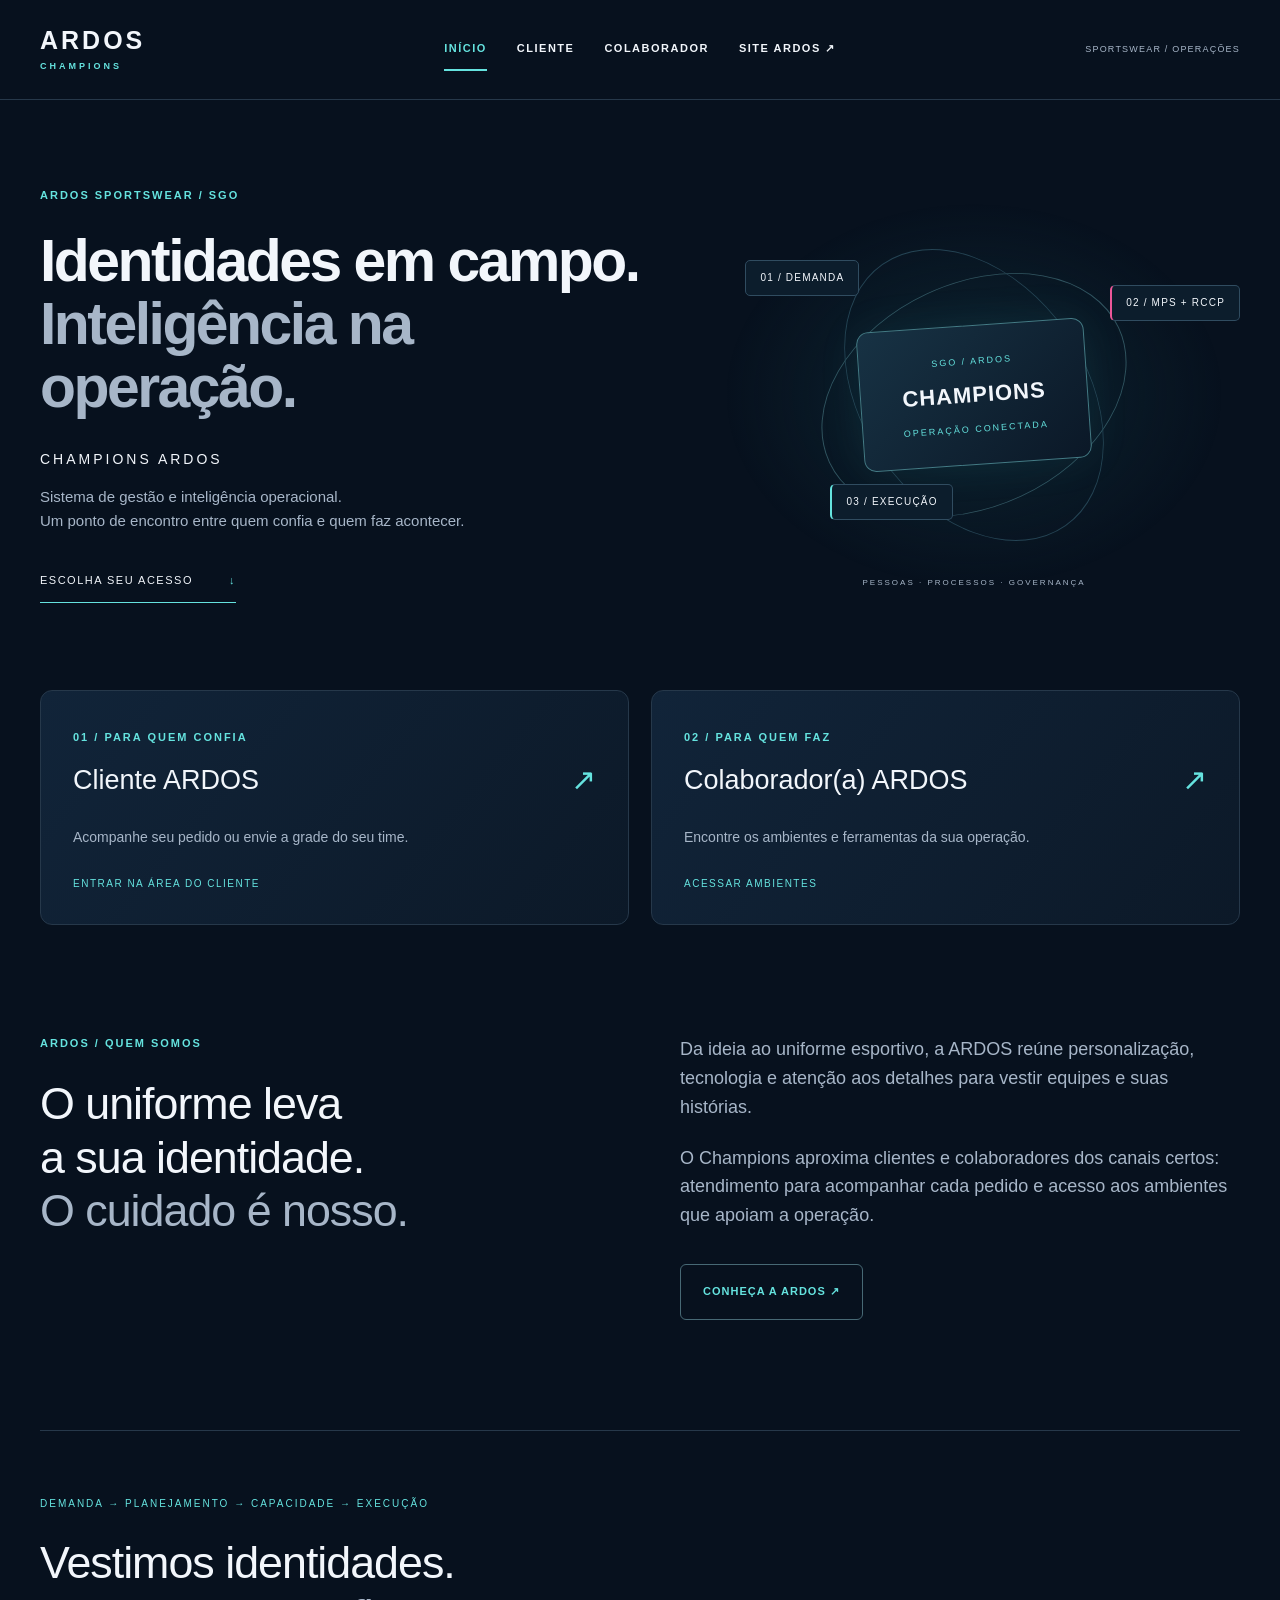
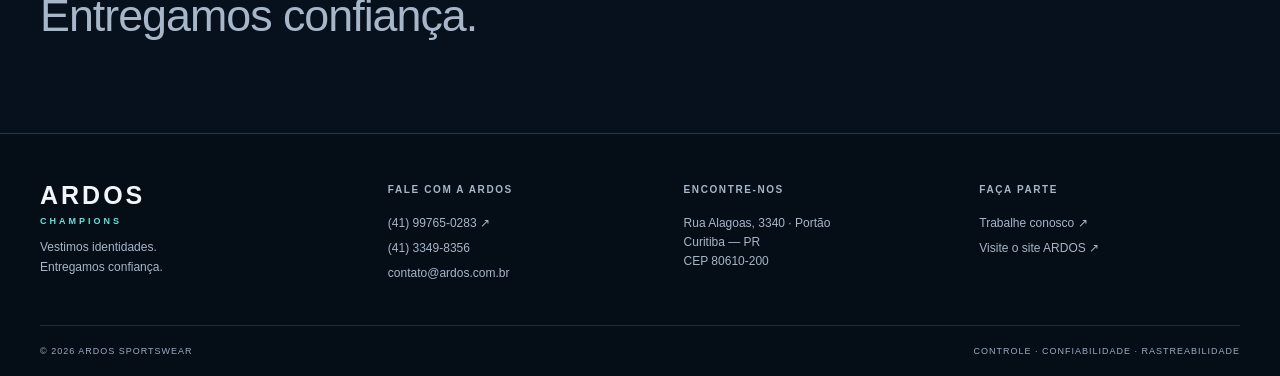
==== index.html @ d9ce54dc "start" ====
<!doctype html>
<html lang="pt-BR">
<head>
    <meta charset="utf-8">
    <meta name="viewport" content="width=device-width, initial-scale=1">

    <meta
        name="description"
        content="Champions ARDOS: atendimento ao cliente e acesso aos ambientes da operação."
    >
    <meta name="theme-color" content="#07111e">

    <title>Início | Champions ARDOS</title>

    <link
        rel="icon"
        href="assets/img/favicon.svg"
        type="image/svg+xml"
    >
    <link rel="stylesheet" href="assets/css/styles.css">

    <script src="assets/js/main.js" defer></script>
</head>

<body>
    <!-- Acessibilidade: pular para o conteúdo principal -->
    <a class="skip" href="#conteudo">
        Pular para conteúdo
    </a>

    <!-- Cabeçalho e navegação principal -->
    <header class="header">
        <a
            class="brand"
            href="index.html"
            aria-label="Champions ARDOS, início"
        >
            ARDOS<span>CHAMPIONS</span>
        </a>

        <nav aria-label="Navegação principal">
            <a href="index.html" aria-current="page">
                INÍCIO
            </a>

            <a href="cliente_ardos.html">
                CLIENTE
            </a>

            <a href="dashboard.html">
                COLABORADOR
            </a>

            <a href="https://www.ardos.com.br/">
                SITE ARDOS ↗
            </a>
        </nav>

        <span class="header-note">
            SPORTSWEAR / OPERAÇÕES
        </span>
    </header>

    <main id="conteudo">

        <!-- Apresentação principal -->
        <section class="hero shell">
            <div class="hero-copy">
                <p class="eyebrow">
                    ARDOS SPORTSWEAR / SGO
                </p>

                <h1>
                    Identidades em campo.<br>
                    <span>Inteligência na operação.</span>
                </h1>

                <p class="lead">
                    CHAMPIONS ARDOS
                </p>

                <p class="muted">
                    Sistema de gestão e inteligência operacional.<br>
                    Um ponto de encontro entre quem confia e quem faz acontecer.
                </p>

                <a class="text-link" href="#acessos">
                    ESCOLHA SEU ACESSO
                    <span>↓</span>
                </a>
            </div>

            <!-- Representação visual conceitual do SGO -->
            <div
                class="system-art"
                aria-label="Representação conceitual conectando demanda, planejamento e operação"
            >
                <div class="orbit orbit-one"></div>
                <div class="orbit orbit-two"></div>

                <div class="core">
                    <span>SGO / ARDOS</span>
                    <strong>CHAMPIONS</strong>
                    <small>OPERAÇÃO CONECTADA</small>
                </div>

                <span class="satellite sat-one">
                    01 / DEMANDA
                </span>

                <span class="satellite sat-two">
                    02 / MPS + RCCP
                </span>

                <span class="satellite sat-three">
                    03 / EXECUÇÃO
                </span>

                <span class="art-caption">
                    PESSOAS · PROCESSOS · GOVERNANÇA
                </span>
            </div>
        </section>

        <!-- Seleção dos ambientes de acesso -->
        <section
            class="shell access"
            id="acessos"
            aria-label="Escolha seu acesso"
        >
            <!-- Área do cliente -->
            <a
                class="access-card"
                href="cliente_ardos.html"
            >
                <span class="eyebrow">
                    01 / PARA QUEM CONFIA
                </span>

                <div>
                    <h2>Cliente ARDOS</h2>
                    <span class="arrow">↗</span>
                </div>

                <p>
                    Acompanhe seu pedido ou envie a grade do seu time.
                </p>

                <span class="card-action">
                    ENTRAR NA ÁREA DO CLIENTE
                </span>
            </a>

            <!-- Área do colaborador -->
            <a
                class="access-card"
                href="dashboard.html"
            >
                <span class="eyebrow">
                    02 / PARA QUEM FAZ
                </span>

                <div>
                    <h2>Colaborador(a) ARDOS</h2>
                    <span class="arrow">↗</span>
                </div>

                <p>
                    Encontre os ambientes e ferramentas da sua operação.
                </p>

                <span class="card-action">
                    ACESSAR AMBIENTES
                </span>
            </a>
        </section>

        <!-- Apresentação institucional -->
        <section class="about shell">
            <div>
                <p class="eyebrow">
                    ARDOS / QUEM SOMOS
                </p>

                <h2>
                    O uniforme leva<br>
                    a sua identidade.<br>
                    <span>O cuidado é nosso.</span>
                </h2>
            </div>

            <div class="about-text">
                <p>
                    Da ideia ao uniforme esportivo, a ARDOS reúne
                    personalização, tecnologia e atenção aos detalhes
                    para vestir equipes e suas histórias.
                </p>

                <p>
                    O Champions aproxima clientes e colaboradores
                    dos canais certos: atendimento para acompanhar
                    cada pedido e acesso aos ambientes que apoiam
                    a operação.
                </p>

                <a
                    class="button secondary"
                    href="https://www.ardos.com.br/"
                >
                    CONHEÇA A ARDOS ↗
                </a>
            </div>
        </section>

        <!-- Princípio operacional -->
        <section class="principle shell">
            <p>
                DEMANDA → PLANEJAMENTO → CAPACIDADE → EXECUÇÃO
            </p>

            <h2>
                Vestimos identidades.<br>
                <span>Entregamos confiança.</span>
            </h2>
        </section>

    </main>

    <!-- Rodapé institucional -->
    <footer class="footer">
        <div class="footer-top">

            <!-- Identidade da marca -->
            <div>
                <a class="brand" href="index.html">
                    ARDOS<span>CHAMPIONS</span>
                </a>

                <p>
                    Vestimos identidades.<br>
                    Entregamos confiança.
                </p>
            </div>

            <!-- Canais de contato -->
            <div>
                <h2>FALE COM A ARDOS</h2>

                <a
                    href="https://api.whatsapp.com/send?phone=5541997650283"
                    target="_blank"
                    rel="noopener noreferrer"
                >
                    (41) 99765-0283 ↗
                </a>

                <a href="tel:+554133498356">
                    (41) 3349-8356
                </a>

                <a href="mailto:contato@ardos.com.br">
                    contato@ardos.com.br
                </a>
            </div>

            <!-- Localização -->
            <div>
                <h2>ENCONTRE-NOS</h2>

                <p>
                    Rua Alagoas, 3340 · Portão<br>
                    Curitiba — PR<br>
                    CEP 80610-200
                </p>
            </div>

            <!-- Oportunidades e site institucional -->
            <div>
                <h2>FAÇA PARTE</h2>

                <a
                    href="mailto:contato@ardos.com.br?subject=Trabalhe%20conosco%20%E2%80%94%20ARDOS"
                >
                    Trabalhe conosco ↗
                </a>

                <a href="https://www.ardos.com.br/">
                    Visite o site ARDOS ↗
                </a>
            </div>

        </div>

        <!-- Informações finais do rodapé -->
        <div class="footer-bottom">
            <span>© 2026 ARDOS SPORTSWEAR</span>

            <span>
                CONTROLE · CONFIABILIDADE · RASTREABILIDADE
            </span>
        </div>
    </footer>
</body>
</html>
---- assets/css/styles.css ----
@charset "UTF-8";

/* =========================================================
   01. VARIÁVEIS GLOBAIS
   ========================================================= */

:root {
    --bg: #07111e;
    --panel: #0d1c2d;
    --line: #26384a;
    --ink: #f2f6fb;
    --muted: #a7b6c8;
    --cyan: #65e3df;
    --pink: #ec5799;
    --radius: 12px;
}


/* =========================================================
   02. RESET E CONFIGURAÇÕES GERAIS
   ========================================================= */

* {
    box-sizing: border-box;
}

html {
    scroll-behavior: smooth;
}

body {
    margin: 0;
    background: var(--bg);
    color: var(--ink);
    font-family: Arial, Helvetica, sans-serif;
    line-height: 1.6;
}

a {
    color: inherit;
    text-decoration: none;
}

button,
input {
    font: inherit;
}

a,
button,
input {
    -webkit-tap-highlight-color: transparent;
}

a:focus-visible,
button:focus-visible,
input:focus-visible {
    outline: 3px solid var(--cyan);
    outline-offset: 5px;
}

::selection {
    background: var(--cyan);
    color: var(--bg);
}


/* =========================================================
   03. ESTRUTURA E LAYOUT GLOBAL
   ========================================================= */

.shell {
    width: min(1240px, calc(100% - 80px));
    margin: auto;
}


/* =========================================================
   04. CABEÇALHO E NAVEGAÇÃO
   ========================================================= */

.header {
    min-height: 100px;
    display: grid;
    grid-template-columns: 1fr auto 1fr;
    align-items: center;
    padding: 20px 40px;
    border-bottom: 1px solid var(--line);
    gap: 22px;
}

.brand {
    font-size: 25px;
    font-weight: 900;
    letter-spacing: 3px;
    line-height: 1.1;
    display: inline-flex;
    flex-direction: column;
    align-items: flex-start;
}

.brand span {
    font-size: 9px;
    letter-spacing: 3px;
    margin-top: 7px;
    color: var(--cyan);
}

nav {
    display: flex;
    gap: 30px;
    font-size: 11px;
    font-weight: 700;
    letter-spacing: 1.5px;
}

nav a {
    padding: 12px 0;
    border-bottom: 2px solid transparent;
}

nav a:hover,
nav a[aria-current] {
    color: var(--cyan);
    border-color: var(--cyan);
}

.header-note {
    justify-self: end;
    font-size: 9px;
    letter-spacing: 1.2px;
    color: var(--muted);
}


/* =========================================================
   05. ACESSIBILIDADE
   ========================================================= */

.skip {
    position: absolute;
    top: -90px;
    left: 20px;
    background: var(--cyan);
    color: var(--bg);
    padding: 12px;
    z-index: 10;
}

.skip:focus {
    top: 10px;
}


/* =========================================================
   06. TIPOGRAFIA E ELEMENTOS TEXTUAIS
   ========================================================= */

.eyebrow {
    color: var(--cyan);
    font-size: 11px;
    letter-spacing: 2px;
    font-weight: 700;
    margin: 0 0 24px;
}

h1 {
    font-size: clamp(38px, 4.6vw, 66px);
    line-height: 1.07;
    letter-spacing: -2.5px;
    font-weight: 600;
    margin: 0 0 26px;
}

h1 span,
h2 span {
    color: var(--muted);
}

.lead {
    font-size: 14px;
    letter-spacing: 3px;
    margin: 30px 0 8px;
}

.muted {
    color: var(--muted);
    font-size: 15px;
}

.text-link {
    display: inline-flex;
    gap: 36px;
    font-size: 11px;
    letter-spacing: 1.5px;
    margin-top: 24px;
    border-bottom: 1px solid var(--cyan);
    padding-bottom: 12px;
}

.text-link span {
    color: var(--cyan);
}


/* =========================================================
   07. HERO E REPRESENTAÇÃO VISUAL DO SISTEMA
   ========================================================= */

.hero {
    min-height: 590px;
    display: grid;
    grid-template-columns: 1.2fr 1fr;
    align-items: center;
    gap: 30px;
    padding-block: 65px;
}

.system-art {
    height: 410px;
    position: relative;
    display: grid;
    place-items: center;
    background: radial-gradient(
        ellipse,
        #12354188,
        transparent 66%
    );
}

.orbit {
    position: absolute;
    border: 1px solid #315560;
    border-radius: 50%;
    width: 320px;
    height: 320px;
    transform: rotate(-25deg) scaleY(.7);
}

.orbit-two {
    transform: rotate(55deg) scaleY(.7);
    border-color: #254454;
}

.core {
    position: relative;
    width: 228px;
    height: 140px;
    display: flex;
    flex-direction: column;
    justify-content: center;
    align-items: center;
    background: linear-gradient(135deg, #173244, #0b1827);
    border: 1px solid #447b85;
    box-shadow: 0 0 45px #51d9d914;
    border-radius: 12px;
    transform: rotate(-4deg);
}

.core span,
.core small {
    font-size: 9px;
    letter-spacing: 2px;
    color: var(--cyan);
}

.core strong {
    font-size: 22px;
    letter-spacing: 1px;
    margin: 9px 0;
}

.satellite {
    position: absolute;
    font-size: 10px;
    letter-spacing: 1.2px;
    padding: 9px 14px;
    background: #0c1d2c;
    border: 1px solid #304c60;
    border-radius: 5px;
}

.sat-one {
    top: 70px;
    left: 7%;
}

.sat-two {
    top: 95px;
    right: 0;
    border-left: 2px solid var(--pink);
}

.sat-three {
    bottom: 80px;
    left: 23%;
    border-left: 2px solid var(--cyan);
}

.art-caption {
    position: absolute;
    bottom: 10px;
    letter-spacing: 2px;
    font-size: 8px;
    color: var(--muted);
}


/* =========================================================
   08. CARTÕES DE ACESSO E MÓDULOS
   ========================================================= */

.access {
    display: grid;
    grid-template-columns: 1fr 1fr;
    gap: 22px;
    scroll-margin-top: 30px;
}

.access-card,
.module-card {
    display: block;
    border: 1px solid var(--line);
    border-radius: var(--radius);
    background: linear-gradient(130deg, #112439, #0c1928);
    transition:
        transform .22s,
        box-shadow .22s,
        border-color .22s;
}

.access-card {
    padding: 32px;
}

.access-card:hover,
.module-card:hover,
.access-card:focus-visible,
.module-card:focus-visible {
    transform: translateY(-4px) scale(1.01);
    border-color: #57888c;
    box-shadow: 0 20px 35px #0005;
}

.access-card:active,
.module-card:active {
    transform: scale(.99);
}

.access-card > div {
    display: flex;
    align-items: center;
    justify-content: space-between;
    gap: 15px;
}

.access-card h2 {
    font-size: 27px;
    font-weight: 500;
    margin: 10px 0;
}

.access-card p,
.module-card p {
    color: var(--muted);
    font-size: 14px;
}

.arrow {
    font-size: 30px;
    color: var(--cyan);
}

.card-action {
    display: block;
    font-size: 10px;
    letter-spacing: 1.5px;
    color: var(--cyan);
    margin-top: 28px;
}


/* =========================================================
   09. SEÇÃO INSTITUCIONAL
   ========================================================= */

.about {
    padding-block: 110px;
    display: grid;
    grid-template-columns: 1fr 1fr;
    gap: 80px;
}

.about h2,
.principle h2 {
    font-size: clamp(30px, 3.5vw, 48px);
    line-height: 1.2;
    font-weight: 500;
    letter-spacing: -1px;
    margin: 0;
}

.about-text p {
    color: var(--muted);
    font-size: 18px;
    margin: 0 0 22px;
}


/* =========================================================
   10. BOTÕES
   ========================================================= */

.button {
    display: flex;
    align-items: center;
    justify-content: space-between;
    gap: 18px;
    padding: 18px 22px;
    background: var(--cyan);
    border: 1px solid var(--cyan);
    border-radius: 6px;
    color: #06202a;
    font-size: 11px;
    font-weight: 800;
    letter-spacing: 1px;
    cursor: pointer;
    transition:
        background .2s,
        transform .2s;
}

.button:hover {
    background: #a1f6ef;
    transform: translateY(-2px);
}

.button.secondary {
    background: transparent;
    color: var(--cyan);
    border-color: #476975;
}

.button.secondary:hover {
    background: #163140;
}

.about .button {
    display: inline-flex;
    margin-top: 12px;
}


/* =========================================================
   11. PRINCÍPIO OPERACIONAL
   ========================================================= */

.principle {
    border-top: 1px solid var(--line);
    padding-block: 55px 90px;
}

.principle p {
    font-size: 10px;
    letter-spacing: 2px;
    color: var(--cyan);
}

.principle h2 {
    margin-top: 24px;
}


/* =========================================================
   12. RODAPÉ
   ========================================================= */

.footer {
    border-top: 1px solid var(--line);
    padding: 48px 40px 18px;
    background: #050d17;
}

.footer-top {
    max-width: 1240px;
    margin: auto;
    display: grid;
    grid-template-columns: 1.2fr 1fr 1fr 1fr;
    gap: 35px;
}

.footer h2 {
    font-size: 10px;
    letter-spacing: 1.6px;
    margin: 0 0 16px;
    color: var(--muted);
}

.footer p,
.footer a:not(.brand) {
    font-size: 12px;
    color: var(--muted);
}

.footer a:not(.brand) {
    display: block;
    margin-bottom: 6px;
}

.footer a:hover {
    color: var(--cyan);
}

.footer-bottom {
    max-width: 1240px;
    margin: 35px auto 0;
    border-top: 1px solid #1b2b3b;
    padding-top: 18px;
    display: flex;
    justify-content: space-between;
    gap: 15px;
    font-size: 9px;
    letter-spacing: 1px;
    color: #9aabbe;
}


/* =========================================================
   13. PÁGINA DO CLIENTE
   ========================================================= */

.client {
    padding-block: 65px 85px;
}

.page-title {
    text-align: center;
}

.page-title h1 {
    font-size: clamp(38px, 4vw, 54px);
}

.client-options {
    max-width: 980px;
    margin: 45px auto 0;
    display: grid;
    grid-template-columns: 1fr 55px 1fr;
    align-items: stretch;
}

.service-card {
    padding: 34px;
    background: linear-gradient(140deg, #13273b, #0b1929);
    border: 1px solid var(--line);
    border-radius: var(--radius);
}

.service-card h2 {
    font-size: 32px;
    line-height: 1.18;
    letter-spacing: -.7px;
    font-weight: 500;
    margin: 24px 0 16px;
}

.service-card p {
    color: var(--muted);
    font-size: 14px;
    max-width: 300px;
}

.icon-label {
    font-size: 10px;
    letter-spacing: 1.7px;
    color: var(--cyan);
}

.or {
    align-self: center;
    text-align: center;
    font-size: 10px;
    letter-spacing: 2px;
    color: var(--muted);
}


/* =========================================================
   14. FORMULÁRIOS E CAMPOS DE ENTRADA
   ========================================================= */

label {
    display: block;
    font-size: 10px;
    letter-spacing: 1.4px;
    margin: 27px 0 10px;
}

label span {
    font-size: 10px;
    text-transform: none;
    color: var(--muted);
    letter-spacing: 0;
    margin-left: 8px;
}

input[type=text] {
    width: 100%;
    padding: 15px;
    background: #081320;
    color: var(--ink);
    border: 1px solid #405367;
    border-radius: 6px;
    margin-bottom: 15px;
}

input::placeholder {
    color: #99aabd;
    font-size: 13px;
}

form .button {
    width: 100%;
}

.service-card small {
    display: block;
    color: var(--muted);
    font-size: 11px;
    margin-top: 17px;
}


/* =========================================================
   15. GRADE E ELEMENTOS VISUAIS DO PRODUTO
   ========================================================= */

.grade {
    position: relative;
}

.jersey {
    position: absolute;
    right: 25px;
    top: 25px;
    width: 75px;
    opacity: .6;
}

.jersey svg {
    fill: none;
    stroke: var(--cyan);
    stroke-width: 2;
}

.grade h2 {
    margin-top: 60px;
}

.grade .button {
    margin-top: 33px;
}


/* =========================================================
   16. DASHBOARD DO COLABORADOR
   ========================================================= */

.dashboard {
    padding-block: 65px 80px;
}

.dashboard-heading {
    display: flex;
    justify-content: space-between;
    align-items: flex-end;
    gap: 30px;
    margin-bottom: 42px;
}

.dashboard-heading h1 {
    font-size: clamp(38px, 4vw, 55px);
    margin: 0;
}

.module-grid {
    display: grid;
    grid-template-columns: repeat(3, 1fr);
    gap: 18px;
}

.module-card {
    padding: 25px;
    min-height: 208px;
    display: flex;
    flex-direction: column;
}

.module-top {
    display: flex;
    justify-content: space-between;
    color: var(--cyan);
    font-size: 9px;
    letter-spacing: 1px;
}

.module-card h2 {
    font-size: 23px;
    line-height: 1.2;
    font-weight: 500;
    margin: 23px 0 4px;
}

.module-card p {
    margin: 6px 0 20px;
}

.module-card .card-action {
    margin-top: auto;
}


/* =========================================================
   17. AJUDA E SUPORTE
   ========================================================= */

.help {
    display: flex;
    gap: 15px;
    flex-wrap: wrap;
    margin-top: 30px;
    font-size: 13px;
    color: var(--muted);
}

.help a {
    color: var(--cyan);
    text-decoration: underline;
    text-underline-offset: 5px;
}


/* =========================================================
   18. ANIMAÇÕES
   ========================================================= */

@keyframes arrive {
    from {
        opacity: .3;
        transform: translateY(12px);
    }

    to {
        opacity: 1;
        transform: translateY(0);
    }
}

.hero-copy,
.page-title,
.access-card {
    animation: arrive .65s ease both;
}

.access-card:nth-child(2) {
    animation-delay: .1s;
}


/* =========================================================
   19. RESPONSIVIDADE — TABLETS E TELAS MÉDIAS
   ========================================================= */

@media (max-width: 1000px) {
    .header {
        grid-template-columns: auto 1fr;
    }

    .header-note {
        display: none;
    }

    nav {
        justify-content: center;
        gap: 22px;
    }

    .hero {
        gap: 0;
    }

    .hero h1 {
        font-size: 46px;
    }

    .system-art {
        transform: scale(.88);
    }

    .module-grid {
        grid-template-columns: repeat(2, 1fr);
    }

    .footer-top {
        grid-template-columns: repeat(2, 1fr);
    }

    .access-card h2 {
        font-size: 24px;
    }
}


/* =========================================================
   20. RESPONSIVIDADE — DISPOSITIVOS MÓVEIS
   ========================================================= */

@media (max-width: 700px) {
    .shell {
        width: calc(100% - 36px);
    }

    .header {
        display: flex;
        flex-direction: column;
        padding: 22px 18px 8px;
        gap: 16px;
    }

    .brand {
        font-size: 22px;
        align-items: center;
    }

    nav {
        gap: 20px;
        width: 100%;
        font-size: 9px;
        letter-spacing: .4px;
    }

    .hero {
        grid-template-columns: 1fr;
        padding-block: 45px 25px;
        min-height: 0;
    }

    .hero h1 {
        font-size: 42px;
        letter-spacing: -1.8px;
    }

    .hero .muted {
        font-size: 14px;
    }

    .system-art {
        height: 310px;
        transform: none;
        margin-top: 15px;
    }

    .orbit {
        width: 260px;
        height: 260px;
    }

    .sat-one {
        top: 38px;
        left: 0;
    }

    .sat-two {
        top: 65px;
        right: 0;
    }

    .sat-three {
        bottom: 46px;
        left: 15%;
    }

    .core {
        width: 200px;
        height: 115px;
    }

    .art-caption {
        bottom: 0;
    }

    .access {
        grid-template-columns: 1fr;
        gap: 15px;
    }

    .access-card {
        padding: 26px;
    }

    .about {
        grid-template-columns: 1fr;
        padding-block: 70px;
        gap: 28px;
    }

    .about-text p {
        font-size: 16px;
    }

    .principle {
        padding-block: 35px 65px;
    }

    .principle p {
        font-size: 9px;
        letter-spacing: .5px;
    }

    .footer {
        padding: 35px 18px 20px;
    }

    .footer-top {
        gap: 30px 18px;
    }

    .footer .brand {
        align-items: flex-start;
    }

    .footer-bottom {
        flex-direction: column;
        font-size: 8px;
    }

    .client,
    .dashboard {
        padding-block: 40px 60px;
    }

    .client-options {
        grid-template-columns: 1fr;
        margin-top: 30px;
        gap: 20px;
    }

    .or {
        padding: 0;
    }

    .service-card {
        padding: 28px;
    }

    .grade h2 {
        margin-top: 40px;
    }

    .page-title h1 {
        letter-spacing: -1.5px;
    }

    .dashboard-heading {
        display: block;
    }

    .dashboard-heading .muted {
        margin-top: 22px;
    }

    .module-grid {
        grid-template-columns: 1fr;
    }

    .module-card {
        min-height: 195px;
    }
}


/* =========================================================
   21. ACESSIBILIDADE — MOVIMENTO REDUZIDO
   ========================================================= */

@media (prefers-reduced-motion: reduce) {
    html {
        scroll-behavior: auto;
    }

    *,
    *::before,
    *::after {
        animation: none !important;
        transition: none !important;
    }
}
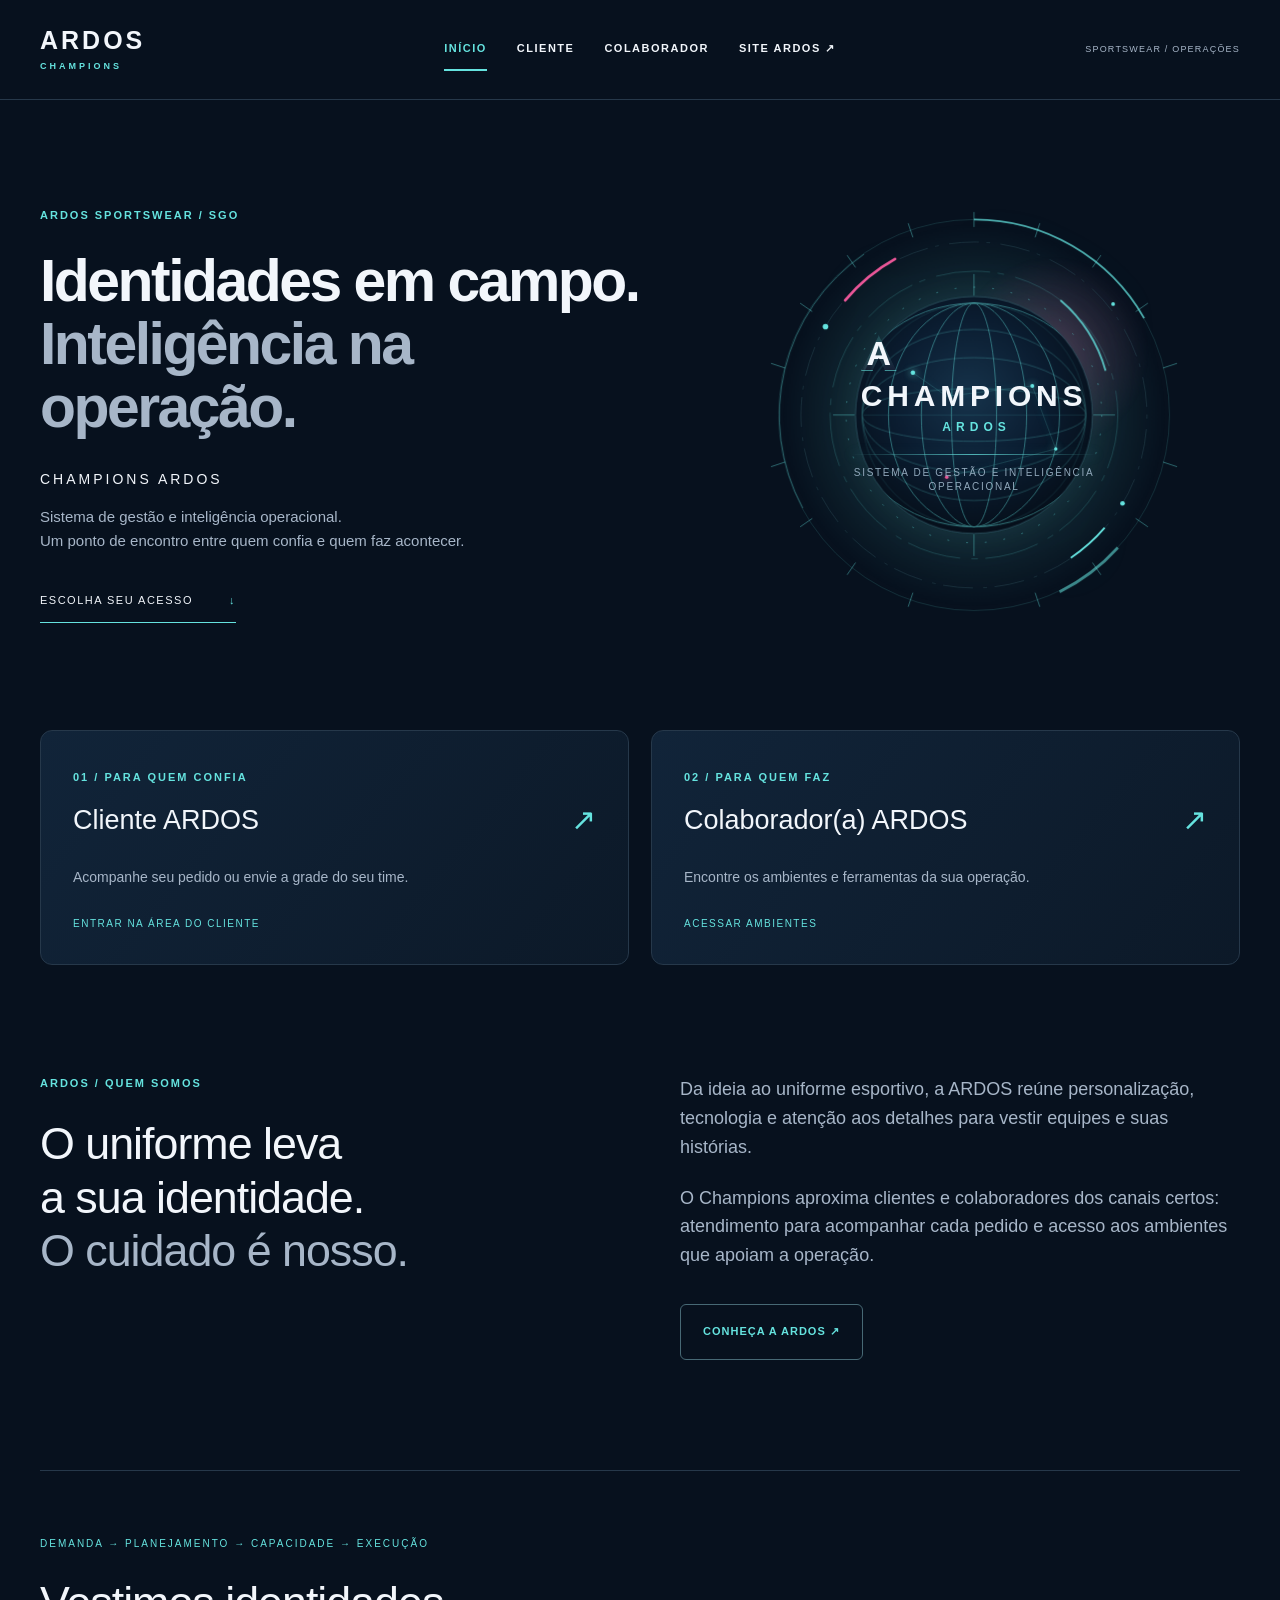
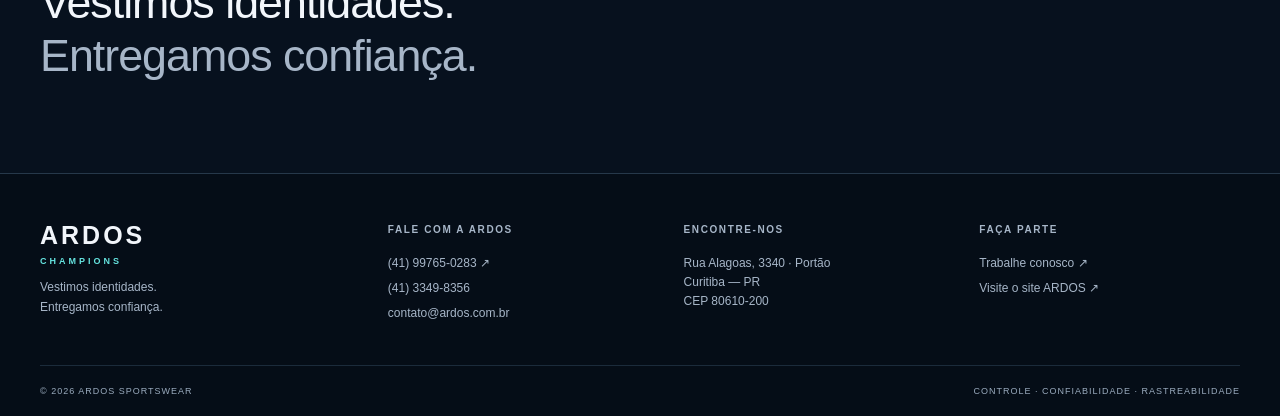
==== commit eba3943f: "index" ====
--- a/index.html
+++ b/index.html
@@ -18,8 +18,10 @@
         type="image/svg+xml"
     >
     <link rel="stylesheet" href="assets/css/styles.css">
+    <link rel="stylesheet" href="assets/css/champions-core-hud.css">
 
     <script src="assets/js/main.js" defer></script>
+    <script src="assets/js/champions-core-hud.js" defer></script>
 </head>
 
 <body>
@@ -90,35 +92,115 @@
                 </a>
             </div>
 
-            <!-- Representação visual conceitual do SGO -->
+            <!-- CHAMPIONS CORE HUD — componente institucional reutilizável -->
             <div
-                class="system-art"
-                aria-label="Representação conceitual conectando demanda, planejamento e operação"
+                class="champions-core-hud"
+                data-champions-core-hud
+                data-state="active"
+                data-variant="hero"
+                role="img"
+                aria-label="Champions ARDOS, sistema de gestão e inteligência operacional"
             >
-                <div class="orbit orbit-one"></div>
-                <div class="orbit orbit-two"></div>
-
-                <div class="core">
-                    <span>SGO / ARDOS</span>
-                    <strong>CHAMPIONS</strong>
-                    <small>OPERAÇÃO CONECTADA</small>
+                <div class="hud-stage" aria-hidden="true">
+                    <svg class="hud-svg" viewBox="0 0 500 500" focusable="false">
+                        <defs>
+                            <radialGradient id="hudSphere" cx="48%" cy="42%" r="62%">
+                                <stop offset="0" stop-color="#16334b"/>
+                                <stop offset=".52" stop-color="#0b1d31"/>
+                                <stop offset="1" stop-color="#050d17"/>
+                            </radialGradient>
+                            <radialGradient id="hudCyanGlow">
+                                <stop offset="0" stop-color="#65e3df" stop-opacity=".28"/>
+                                <stop offset="1" stop-color="#65e3df" stop-opacity="0"/>
+                            </radialGradient>
+                            <radialGradient id="hudPinkGlow">
+                                <stop offset="0" stop-color="#ec5799" stop-opacity=".22"/>
+                                <stop offset="1" stop-color="#ec5799" stop-opacity="0"/>
+                            </radialGradient>
+                            <clipPath id="hudSphereClip">
+                                <circle cx="250" cy="250" r="126"/>
+                            </clipPath>
+                            <filter id="hudSoftGlow" x="-40%" y="-40%" width="180%" height="180%">
+                                <feGaussianBlur stdDeviation="3.8" result="blur"/>
+                                <feMerge><feMergeNode in="blur"/><feMergeNode in="SourceGraphic"/></feMerge>
+                            </filter>
+                        </defs>
+
+                        <circle class="hud-glow-cyan" cx="250" cy="250" r="205" fill="url(#hudCyanGlow)"/>
+                        <circle class="hud-glow-pink" cx="333" cy="184" r="104" fill="url(#hudPinkGlow)"/>
+
+                        <g class="hud-ring" fill="none" stroke="#65e3df">
+                            <circle cx="250" cy="250" r="208" stroke-opacity=".17"/>
+                            <path d="M250 42 A208 208 0 0 1 431 147" stroke-opacity=".72" stroke-width="2"/>
+                            <path d="M68 349 A208 208 0 0 1 133 79" stroke-opacity=".38"/>
+                            <path d="M403 391 A208 208 0 0 1 341 438" stroke-opacity=".55" stroke-width="3"/>
+                            <g class="hud-micro" stroke-opacity=".45">
+                                <path d="M250 34v16M320 46l-5 15M385 80l-9 13M435 131l-13 9M466 195l-15 5M466 305l-15-5M435 369l-13-9M385 420l-9-13M320 454l-5-15M180 454l5-15M115 420l9-13M65 369l13-9M34 305l15-5M34 195l15 5M65 131l13 9M115 80l9 13M180 46l5 15"/>
+                            </g>
+                        </g>
+
+                        <g class="hud-ring-reverse" fill="none">
+                            <circle cx="250" cy="250" r="184" stroke="#315560" stroke-opacity=".46" stroke-dasharray="4 11 32 8"/>
+                            <path d="M113 128A184 184 0 0 1 166 84" stroke="#ec5799" stroke-width="3" stroke-linecap="round"/>
+                            <path d="M389 370A184 184 0 0 1 353 402" stroke="#65e3df" stroke-width="2"/>
+                            <g class="hud-micro" fill="#65e3df">
+                                <circle cx="92" cy="156" r="3"/><circle cx="408" cy="344" r="2.5"/><circle cx="398" cy="132" r="2"/>
+                            </g>
+                        </g>
+
+                        <g class="hud-ring-inner" fill="none" stroke="#65e3df">
+                            <circle cx="250" cy="250" r="153" stroke-opacity=".22" stroke-dasharray="58 8 7 12"/>
+                            <path d="M342 128A153 153 0 0 1 390 203" stroke-opacity=".8" stroke-width="2"/>
+                        </g>
+
+                        <circle cx="250" cy="250" r="126" fill="url(#hudSphere)" stroke="#37606f" stroke-opacity=".7"/>
+                        <circle cx="250" cy="250" r="119" fill="none" stroke="#65e3df" stroke-opacity=".12"/>
+
+                        <g clip-path="url(#hudSphereClip)" fill="none" stroke="#65e3df">
+                            <g opacity=".26">
+                                <ellipse cx="250" cy="250" rx="119" ry="28"/>
+                                <ellipse cx="250" cy="250" rx="119" ry="61"/>
+                                <ellipse cx="250" cy="250" rx="119" ry="91"/>
+                                <path d="M132 250h236" stroke-opacity=".5"/>
+                            </g>
+                            <g class="hud-longitudes" opacity=".47">
+                                <ellipse cx="250" cy="250" rx="24" ry="119"/>
+                                <ellipse cx="250" cy="250" rx="56" ry="119"/>
+                                <ellipse cx="250" cy="250" rx="91" ry="119"/>
+                                <ellipse cx="250" cy="250" rx="134" ry="119"/>
+                            </g>
+                            <g class="hud-nodes" filter="url(#hudSoftGlow)">
+                                <circle cx="185" cy="205" r="2.4" fill="#65e3df" stroke="none"/>
+                                <circle cx="312" cy="219" r="2.1" fill="#65e3df" stroke="none"/>
+                                <circle cx="221" cy="316" r="1.9" fill="#ec5799" stroke="none"/>
+                                <circle cx="337" cy="286" r="1.8" fill="#65e3df" stroke="none"/>
+                                <path d="M185 205l36 25 91-11 25 67-116 30" stroke-opacity=".18"/>
+                            </g>
+                        </g>
+
+                        <g class="hud-micro" fill="none" stroke="#65e3df" stroke-opacity=".45">
+                            <path d="M250 100v23M250 377v23M100 250h23M377 250h23"/>
+                            <circle cx="250" cy="250" r="136" stroke-dasharray="2 18"/>
+                        </g>
+                    </svg>
                 </div>
 
-                <span class="satellite sat-one">
-                    01 / DEMANDA
-                </span>
-
-                <span class="satellite sat-two">
-                    02 / MPS + RCCP
-                </span>
-
-                <span class="satellite sat-three">
-                    03 / EXECUÇÃO
-                </span>
-
-                <span class="art-caption">
-                    PESSOAS · PROCESSOS · GOVERNANÇA
-                </span>
+                <div class="hud-brand-layer">
+                    <img
+                        class="hud-brand-image"
+                        src="assets/img/Logo_Name_Champions_Ardos.svg"
+                        alt=""
+                    >
+                    <div class="hud-brand-fallback" aria-hidden="true">
+                        <div class="hud-brand-mark">A</div>
+                        <strong>CHAMPIONS</strong>
+                        <span>ARDOS</span>
+                    </div>
+                    <div class="hud-separator" aria-hidden="true"></div>
+                    <p class="hud-descriptor">
+                        Sistema de gestão e inteligência operacional
+                    </p>
+                </div>
             </div>
         </section>
 
--- a/assets/css/styles.css
+++ b/assets/css/styles.css
@@ -216,93 +216,8 @@
     padding-block: 65px;
 }
 
-.system-art {
-    height: 410px;
-    position: relative;
-    display: grid;
-    place-items: center;
-    background: radial-gradient(
-        ellipse,
-        #12354188,
-        transparent 66%
-    );
-}
-
-.orbit {
-    position: absolute;
-    border: 1px solid #315560;
-    border-radius: 50%;
-    width: 320px;
-    height: 320px;
-    transform: rotate(-25deg) scaleY(.7);
-}
-
-.orbit-two {
-    transform: rotate(55deg) scaleY(.7);
-    border-color: #254454;
-}
-
-.core {
-    position: relative;
-    width: 228px;
-    height: 140px;
-    display: flex;
-    flex-direction: column;
-    justify-content: center;
-    align-items: center;
-    background: linear-gradient(135deg, #173244, #0b1827);
-    border: 1px solid #447b85;
-    box-shadow: 0 0 45px #51d9d914;
-    border-radius: 12px;
-    transform: rotate(-4deg);
-}
-
-.core span,
-.core small {
-    font-size: 9px;
-    letter-spacing: 2px;
-    color: var(--cyan);
-}
-
-.core strong {
-    font-size: 22px;
-    letter-spacing: 1px;
-    margin: 9px 0;
-}
-
-.satellite {
-    position: absolute;
-    font-size: 10px;
-    letter-spacing: 1.2px;
-    padding: 9px 14px;
-    background: #0c1d2c;
-    border: 1px solid #304c60;
-    border-radius: 5px;
-}
-
-.sat-one {
-    top: 70px;
-    left: 7%;
-}
-
-.sat-two {
-    top: 95px;
-    right: 0;
-    border-left: 2px solid var(--pink);
-}
-
-.sat-three {
-    bottom: 80px;
-    left: 23%;
-    border-left: 2px solid var(--cyan);
-}
-
-.art-caption {
-    position: absolute;
-    bottom: 10px;
-    letter-spacing: 2px;
-    font-size: 8px;
-    color: var(--muted);
+.hero > .champions-core-hud {
+    justify-self: end;
 }
 
 
@@ -793,10 +708,6 @@
         font-size: 46px;
     }
 
-    .system-art {
-        transform: scale(.88);
-    }
-
     .module-grid {
         grid-template-columns: repeat(2, 1fr);
     }
@@ -854,39 +765,9 @@
         font-size: 14px;
     }
 
-    .system-art {
-        height: 310px;
-        transform: none;
-        margin-top: 15px;
-    }
-
-    .orbit {
-        width: 260px;
-        height: 260px;
-    }
-
-    .sat-one {
-        top: 38px;
-        left: 0;
-    }
-
-    .sat-two {
-        top: 65px;
-        right: 0;
-    }
-
-    .sat-three {
-        bottom: 46px;
-        left: 15%;
-    }
-
-    .core {
-        width: 200px;
-        height: 115px;
-    }
-
-    .art-caption {
-        bottom: 0;
+    .hero > .champions-core-hud {
+        justify-self: center;
+        margin-top: 18px;
     }
 
     .access {
--- a/assets/css/champions-core-hud.css
+++ b/assets/css/champions-core-hud.css
@@ -0,0 +1,202 @@
+/* CHAMPIONS CORE HUD — componente institucional reutilizável */
+.champions-core-hud {
+    --hud-cyan: #65e3df;
+    --hud-pink: #ec5799;
+    --hud-ink: #f2f6fb;
+    --hud-muted: #91a8bb;
+    --hud-core: #07111e;
+    --hud-speed: 1;
+    --hud-glow: 1;
+    --hud-size: min(100%, 500px);
+    position: relative;
+    width: var(--hud-size);
+    aspect-ratio: 1;
+    margin-inline: auto;
+    display: grid;
+    place-items: center;
+    isolation: isolate;
+    user-select: none;
+}
+
+.champions-core-hud[hidden] { display: none !important; }
+
+.hud-stage {
+    position: absolute;
+    inset: 3%;
+    display: grid;
+    place-items: center;
+}
+
+.hud-svg {
+    width: 100%;
+    height: 100%;
+    overflow: visible;
+    filter: drop-shadow(0 0 18px rgb(101 227 223 / .08));
+}
+
+.hud-ring,
+.hud-ring-reverse,
+.hud-ring-inner,
+.hud-longitudes,
+.hud-nodes,
+.hud-glow-cyan,
+.hud-glow-pink {
+    transform-origin: 50% 50%;
+    transform-box: fill-box;
+    will-change: transform, opacity;
+}
+
+.hud-ring { animation: hudRotate calc(96s / var(--hud-speed)) linear infinite; }
+.hud-ring-reverse { animation: hudRotateReverse calc(137s / var(--hud-speed)) linear infinite; }
+.hud-ring-inner { animation: hudRotate calc(181s / var(--hud-speed)) linear infinite; }
+.hud-longitudes { animation: hudLongitude calc(34s / var(--hud-speed)) ease-in-out infinite alternate; }
+.hud-nodes { animation: hudNodeDrift calc(29s / var(--hud-speed)) ease-in-out infinite alternate; }
+.hud-glow-cyan { animation: hudBreatheCyan 7.9s ease-in-out infinite; }
+.hud-glow-pink { animation: hudBreathePink 10.7s ease-in-out infinite -.9s; }
+
+.hud-brand-layer {
+    position: relative;
+    z-index: 4;
+    width: 62%;
+    min-width: 190px;
+    text-align: center;
+    display: grid;
+    justify-items: center;
+    pointer-events: none;
+}
+
+.hud-brand-mark {
+    width: clamp(36px, 9%, 54px);
+    aspect-ratio: 1;
+    display: grid;
+    place-items: center;
+    margin-bottom: 10px;
+    font-size: clamp(20px, 4vw, 34px);
+    font-weight: 900;
+    line-height: 1;
+    color: var(--hud-ink);
+    border: 1px solid rgb(101 227 223 / .5);
+    clip-path: polygon(50% 0, 100% 100%, 68% 100%, 50% 62%, 32% 100%, 0 100%);
+    background: linear-gradient(180deg, rgb(101 227 223 / .16), rgb(236 87 153 / .05));
+    text-shadow: 0 0 16px rgb(101 227 223 / .34);
+}
+
+.hud-brand-image {
+    max-width: min(280px, 100%);
+    max-height: 92px;
+    object-fit: contain;
+    display: none;
+}
+
+.champions-core-hud.has-logo .hud-brand-image { display: block; }
+.champions-core-hud.has-logo .hud-brand-fallback { display: none; }
+
+.hud-brand-fallback strong,
+.hud-brand-fallback span { display: block; }
+
+.hud-brand-fallback strong {
+    font-size: clamp(18px, 4vw, 30px);
+    letter-spacing: .16em;
+    line-height: 1;
+    color: var(--hud-ink);
+}
+
+.hud-brand-fallback span {
+    margin-top: 7px;
+    font-size: clamp(9px, 1.5vw, 12px);
+    font-weight: 800;
+    letter-spacing: .42em;
+    color: var(--hud-cyan);
+    padding-left: .42em;
+}
+
+.hud-separator {
+    width: min(260px, 80%);
+    height: 1px;
+    margin: 16px auto 11px;
+    position: relative;
+    overflow: hidden;
+    background: linear-gradient(90deg, transparent, rgb(101 227 223 / .75), transparent);
+    box-shadow: 0 0 calc(10px * var(--hud-glow)) rgb(101 227 223 / .28);
+}
+
+.hud-separator::after {
+    content: '';
+    position: absolute;
+    inset: 0 auto 0 -30%;
+    width: 28%;
+    background: linear-gradient(90deg, transparent, #d7ffff, transparent);
+    animation: hudSweep 8.8s ease-in-out infinite 2.1s;
+}
+
+.hud-descriptor {
+    margin: 0;
+    max-width: 330px;
+    font-size: clamp(7px, 1.25vw, 10px);
+    line-height: 1.45;
+    letter-spacing: .17em;
+    color: var(--hud-muted);
+    text-transform: uppercase;
+}
+
+.champions-core-hud[data-state='loading'] { --hud-speed: 1.22; --hud-glow: 1.15; }
+.champions-core-hud[data-state='active'] { --hud-speed: 1.08; --hud-glow: 1.15; }
+.champions-core-hud[data-state='attention'] { --hud-speed: 1.16; --hud-glow: 1.25; }
+.champions-core-hud[data-state='critical'] { --hud-speed: 1.28; --hud-glow: 1.35; }
+.champions-core-hud[data-state='offline'] { --hud-speed: .18; --hud-glow: .45; opacity: .68; }
+
+.champions-core-hud.is-paused * { animation-play-state: paused !important; }
+
+.champions-core-hud[data-variant='compact'] {
+    --hud-size: min(100%, 260px);
+}
+.champions-core-hud[data-variant='compact'] .hud-micro,
+.champions-core-hud[data-variant='compact'] .hud-descriptor,
+.champions-core-hud[data-variant='compact'] .hud-separator { display: none; }
+
+@keyframes hudRotate { to { transform: rotate(360deg); } }
+@keyframes hudRotateReverse { to { transform: rotate(-360deg); } }
+@keyframes hudLongitude {
+    0% { transform: translateX(-8px) scaleX(.96); opacity: .72; }
+    48% { transform: translateX(7px) scaleX(1.04); opacity: 1; }
+    100% { transform: translateX(-3px) scaleX(.98); opacity: .8; }
+}
+@keyframes hudNodeDrift {
+    from { transform: rotate(-1.2deg) translateY(1px); opacity: .65; }
+    to { transform: rotate(1.6deg) translateY(-2px); opacity: .95; }
+}
+@keyframes hudBreatheCyan {
+    0%,100% { opacity: .36; transform: scale(.985); }
+    42% { opacity: .76; transform: scale(1.018); }
+    70% { opacity: .48; transform: scale(1.002); }
+}
+@keyframes hudBreathePink {
+    0%,100% { opacity: .18; transform: scale(1); }
+    55% { opacity: .48; transform: scale(1.025); }
+}
+@keyframes hudSweep {
+    0%, 64% { transform: translateX(0); opacity: 0; }
+    72% { opacity: .75; }
+    88% { transform: translateX(470%); opacity: .55; }
+    100% { transform: translateX(470%); opacity: 0; }
+}
+
+@media (max-width: 1000px) {
+    .champions-core-hud { --hud-size: min(100%, 430px); }
+    .hud-micro:nth-of-type(2n) { opacity: .4; }
+}
+
+@media (max-width: 700px) {
+    .champions-core-hud { --hud-size: min(100%, 360px); }
+    .hud-micro { display: none; }
+    .hud-brand-layer { width: 70%; min-width: 0; }
+    .hud-descriptor { max-width: 260px; letter-spacing: .12em; }
+}
+
+@media (prefers-reduced-motion: reduce) {
+    .champions-core-hud *,
+    .champions-core-hud *::before,
+    .champions-core-hud *::after {
+        animation: none !important;
+    }
+}
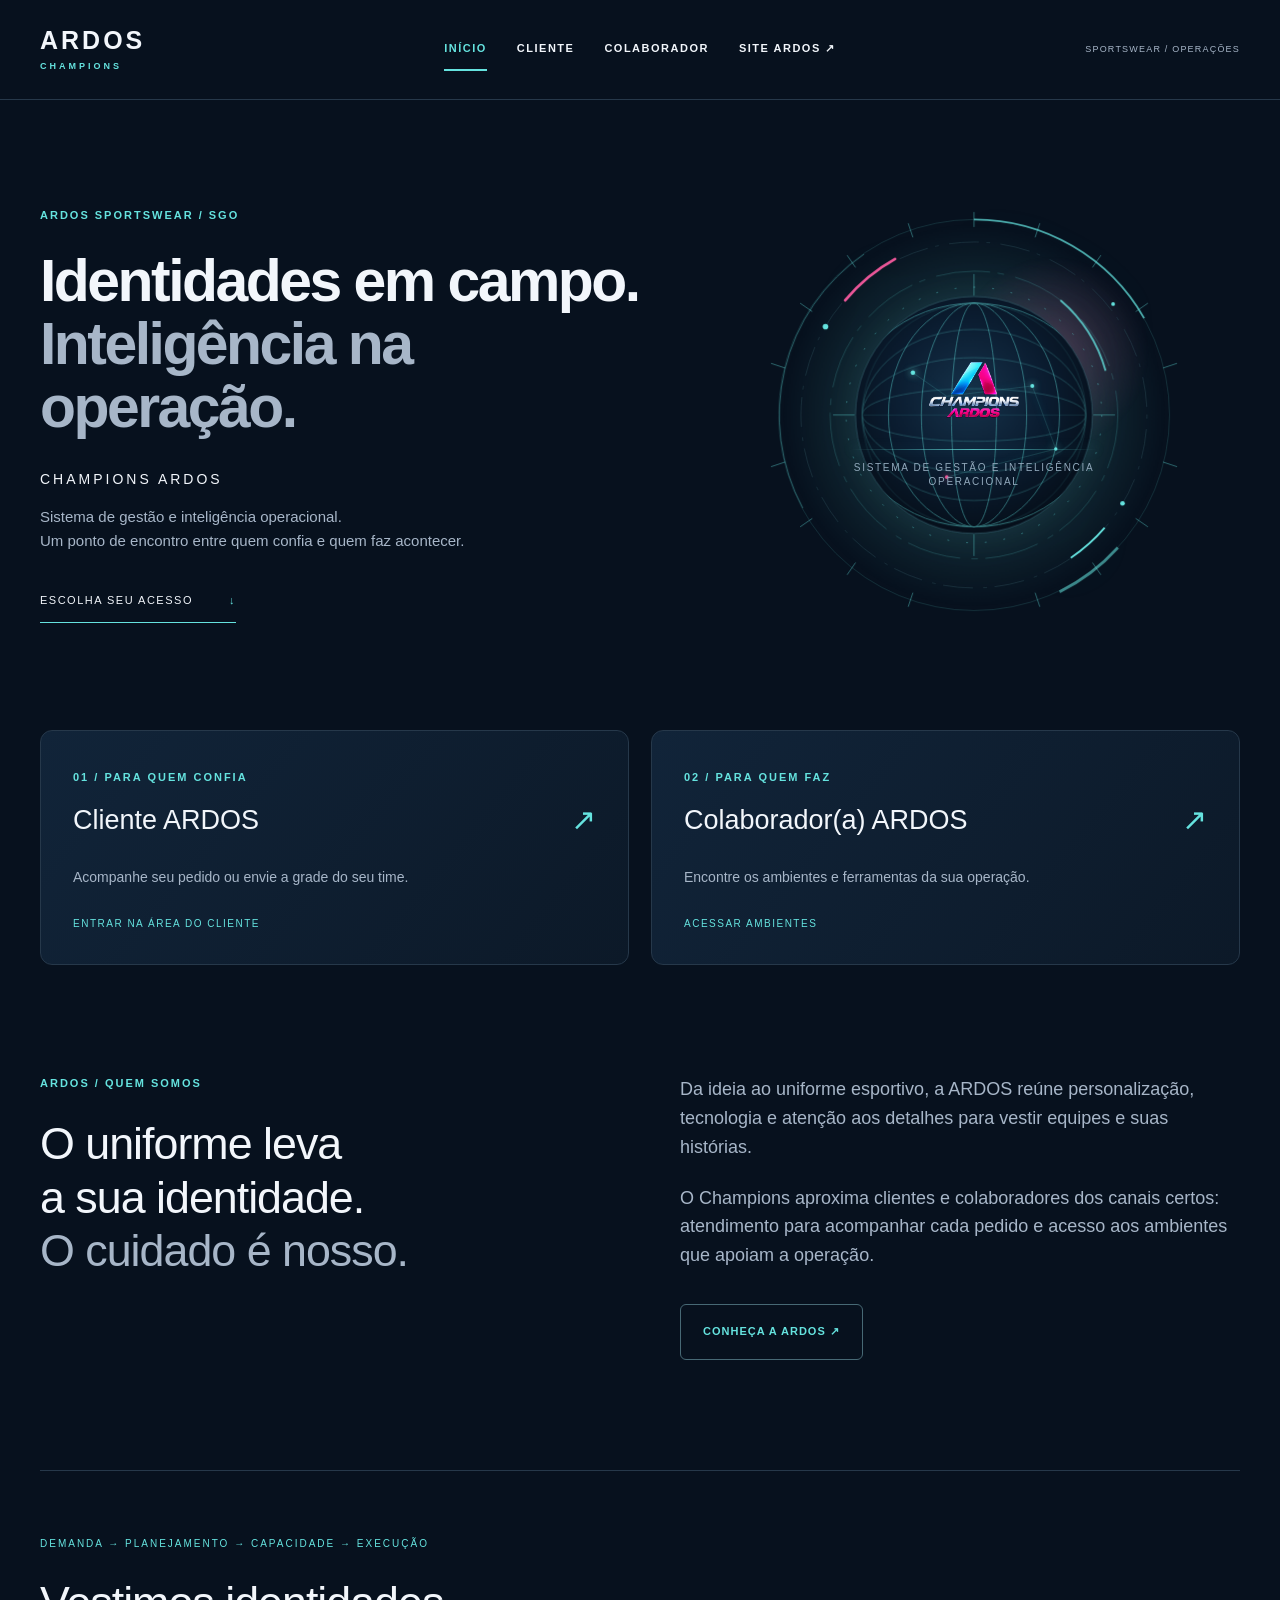
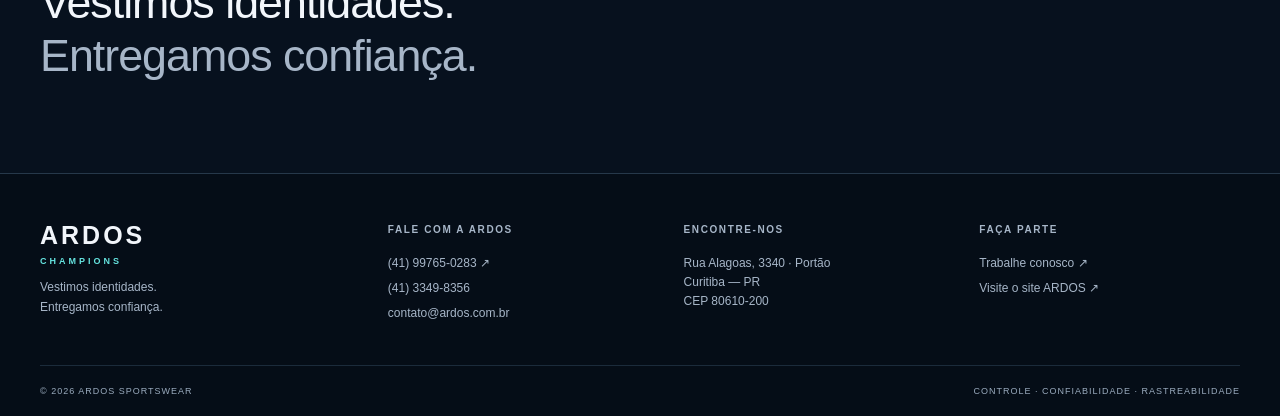
==== commit 1c67f689: "favicon" ====
--- a/index.html
+++ b/index.html
@@ -14,8 +14,8 @@
 
     <link
         rel="icon"
-        href="assets/img/favicon.svg"
-        type="image/svg+xml"
+        href="assets/img/favicon.ico"
+        type="image/x-icon"
     >
     <link rel="stylesheet" href="assets/css/styles.css">
     <link rel="stylesheet" href="assets/css/champions-core-hud.css">
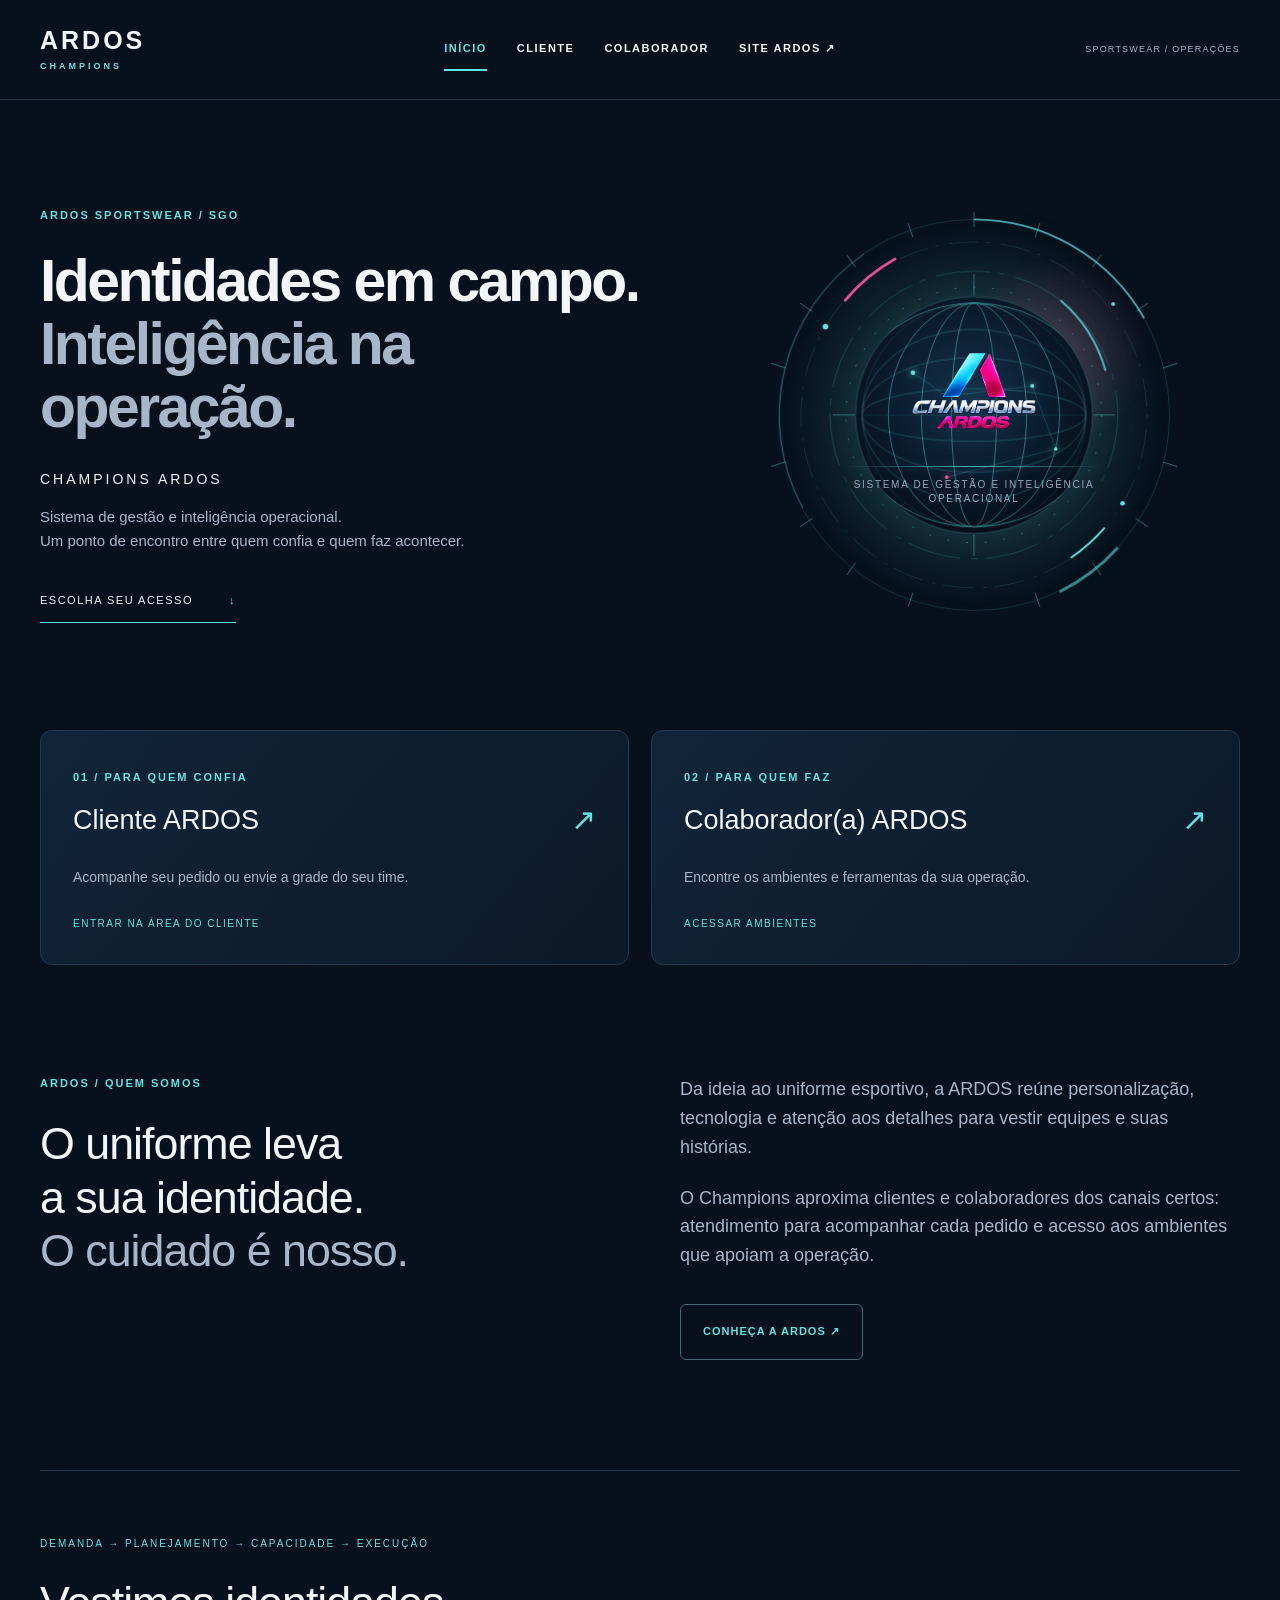
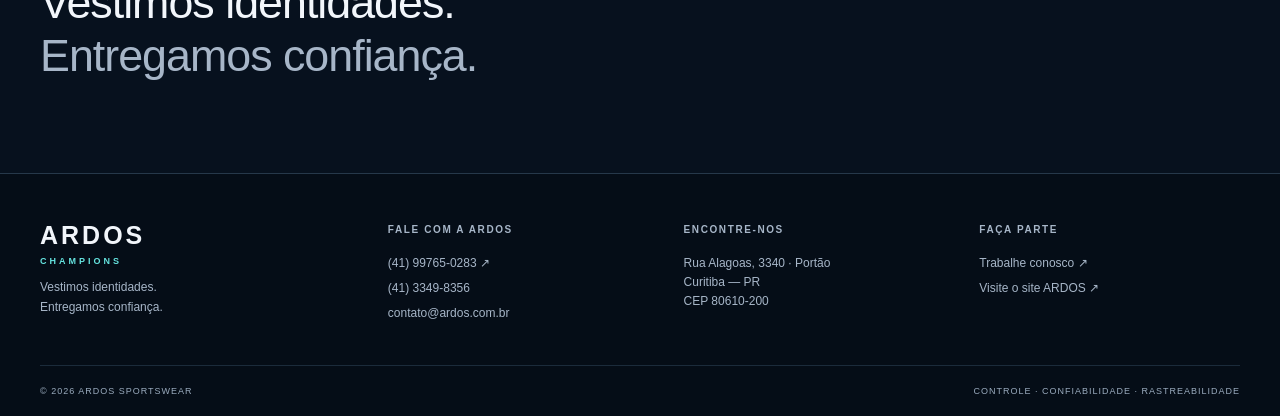
==== commit a6fdc9eb: "meta dados" ====
--- a/index.html
+++ b/index.html
@@ -1,27 +1,213 @@
 <!doctype html>
 <html lang="pt-BR">
 <head>
+
+    <!-- ========================================
+         META TAGS — CHAMPIONS ARDOS
+    ========================================= -->
+
+    <!-- Codificação -->
     <meta charset="utf-8">
-    <meta name="viewport" content="width=device-width, initial-scale=1">
+
+    <!-- Responsividade -->
+    <meta
+        name="viewport"
+        content="width=device-width, initial-scale=1"
+    >
+
+    <!-- ========================================
+         SEO
+    ========================================= -->
+
+    <title>
+        Champions ARDOS | Gestão e Inteligência Operacional
+    </title>
 
     <meta
         name="description"
-        content="Champions ARDOS: atendimento ao cliente e acesso aos ambientes da operação."
-    >
-    <meta name="theme-color" content="#07111e">
-
-    <title>Início | Champions ARDOS</title>
+        content="Champions ARDOS é o sistema de gestão e inteligência operacional da ARDOS SPORTSWEAR, integrando atendimento, processos, planejamento, capacidade, produção, rastreabilidade e governança operacional."
+    >
+
+    <link
+        rel="canonical"
+        href="https://victormordekai.github.io/Champions_ARDOS/"
+    >
+
+    <meta
+        name="keywords"
+        content="Champions ARDOS, ARDOS SPORTSWEAR, SGO-ARDOS, gestão operacional, inteligência operacional, governança organizacional, rastreabilidade, planejamento de produção, MPS, RCCP, capacidade produtiva, produção esportiva, uniformes esportivos, gestão de pedidos, controle de produção, Curitiba"
+    >
+
+    <meta
+        name="author"
+        content="ARDOS SPORTSWEAR"
+    >
+
+    <meta
+        name="copyright"
+        content="© 2026 ARDOS SPORTSWEAR — Champions ARDOS"
+    >
+
+    <!-- ========================================
+         IDENTIDADE / MOBILE
+    ========================================= -->
+
+    <meta
+        name="theme-color"
+        content="#07111e"
+    >
+
+    <meta
+        name="mobile-web-app-capable"
+        content="yes"
+    >
+
+    <meta
+        name="apple-mobile-web-app-capable"
+        content="yes"
+    >
+
+    <meta
+        name="apple-mobile-web-app-status-bar-style"
+        content="black-translucent"
+    >
+
+    <meta
+        name="application-name"
+        content="Champions ARDOS"
+    >
+
+    <meta
+        name="apple-mobile-web-app-title"
+        content="Champions ARDOS"
+    >
+
+    <!-- ========================================
+         OPEN GRAPH
+         WhatsApp / LinkedIn / Facebook / Discord
+    ========================================= -->
+
+    <meta
+        property="og:title"
+        content="Champions ARDOS | Gestão e Inteligência Operacional"
+    >
+
+    <meta
+        property="og:description"
+        content="Sistema de gestão e inteligência operacional da ARDOS SPORTSWEAR, conectando processos, planejamento, capacidade, produção, rastreabilidade e governança."
+    >
+
+    <meta
+        property="og:image"
+        content="https://victormordekai.github.io/Champions_ARDOS/assets/img/Emblema_Neon_Champions_Ardos.png"
+    >
+
+    <meta
+        property="og:image:alt"
+        content="Emblema Neon Champions ARDOS"
+    >
+
+    <meta
+        property="og:url"
+        content="https://victormordekai.github.io/Champions_ARDOS/"
+    >
+
+    <meta
+        property="og:type"
+        content="website"
+    >
+
+    <meta
+        property="og:locale"
+        content="pt_BR"
+    >
+
+    <meta
+        property="og:site_name"
+        content="Champions ARDOS"
+    >
+
+    <!-- ========================================
+         TWITTER / X CARD
+    ========================================= -->
+
+    <meta
+        name="twitter:card"
+        content="summary_large_image"
+    >
+
+    <meta
+        name="twitter:title"
+        content="Champions ARDOS | Gestão e Inteligência Operacional"
+    >
+
+    <meta
+        name="twitter:description"
+        content="Planejamento, capacidade, produção, rastreabilidade e governança operacional integrados ao ecossistema ARDOS."
+    >
+
+    <meta
+        name="twitter:image"
+        content="https://victormordekai.github.io/Champions_ARDOS/assets/img/Emblema_Neon_Champions_Ardos.png"
+    >
+
+    <meta
+        name="twitter:image:alt"
+        content="Emblema Neon Champions ARDOS"
+    >
+
+    <!-- ========================================
+         FAVICON
+    ========================================= -->
 
     <link
         rel="icon"
         href="assets/img/favicon.ico"
         type="image/x-icon"
     >
-    <link rel="stylesheet" href="assets/css/styles.css">
-    <link rel="stylesheet" href="assets/css/champions-core-hud.css">
-
-    <script src="assets/js/main.js" defer></script>
-    <script src="assets/js/champions-core-hud.js" defer></script>
+
+    <!-- ========================================
+         INDEXAÇÃO
+    ========================================= -->
+
+    <meta
+        name="robots"
+        content="index, follow"
+    >
+
+    <meta
+        name="googlebot"
+        content="index, follow"
+    >
+
+    <!-- ========================================
+         CSS
+    ========================================= -->
+
+    <link
+        rel="stylesheet"
+        href="assets/css/styles.css"
+    >
+
+    <link
+        rel="stylesheet"
+        href="assets/css/champions-core-hud.css"
+    >
+
+    <!-- ========================================
+         JAVASCRIPT
+    ========================================= -->
+
+    <script
+        src="assets/js/main.js"
+        defer
+    ></script>
+
+    <script
+        src="assets/js/champions-core-hud.js"
+        defer
+    ></script>
+
 </head>
 
 <body>
--- a/assets/css/styles.css
+++ b/assets/css/styles.css
@@ -315,7 +315,7 @@
     margin: 0;
 }
 
-.about-text p {
+.about-text > p {
     color: var(--muted);
     font-size: 18px;
     margin: 0 0 22px;
@@ -682,6 +682,54 @@
 }
 
 
+
+/* =========================================================
+   18.1 SGO-ARDOS — BLOCO INSTITUCIONAL COM HUD
+   ========================================================= */
+
+.sgo-about {
+    grid-template-columns: minmax(0, 1.05fr) minmax(380px, .95fr);
+    align-items: center;
+    gap: 70px;
+}
+
+.sgo-copy {
+    min-width: 0;
+    max-width: 650px;
+}
+
+.sgo-copy h2 {
+    margin-bottom: 34px;
+}
+
+.sgo-text {
+    max-width: 610px;
+}
+
+.sgo-text p {
+    color: var(--muted);
+    font-size: 18px;
+    line-height: 1.65;
+    margin: 0 0 22px;
+}
+
+.sgo-text p:last-child {
+    margin-bottom: 0;
+}
+
+.sgo-hud {
+    min-width: 0;
+    width: 100%;
+    display: grid;
+    place-items: center end;
+}
+
+.sgo-hud > .champions-core-hud {
+    width: min(100%, 500px);
+    margin: 0;
+    justify-self: end;
+}
+
 /* =========================================================
    19. RESPONSIVIDADE — TABLETS E TELAS MÉDIAS
    ========================================================= */
@@ -719,8 +767,20 @@
     .access-card h2 {
         font-size: 24px;
     }
-}
-
+
+    .sgo-about {
+        grid-template-columns: minmax(0, 1fr) minmax(320px, .9fr);
+        gap: 36px;
+    }
+
+    .sgo-text p {
+        font-size: 16px;
+    }
+
+    .sgo-hud > .champions-core-hud {
+        width: min(100%, 430px);
+    }
+}
 
 /* =========================================================
    20. RESPONSIVIDADE — DISPOSITIVOS MÓVEIS
@@ -785,7 +845,7 @@
         gap: 28px;
     }
 
-    .about-text p {
+    .about-text > p {
         font-size: 16px;
     }
 
@@ -857,22 +917,59 @@
     .module-card {
         min-height: 195px;
     }
-}
-
+
+    .sgo-about {
+        grid-template-columns: 1fr;
+        gap: 34px;
+    }
+
+    .sgo-copy {
+        max-width: none;
+    }
+
+    .sgo-hud {
+        place-items: center;
+    }
+
+    .sgo-hud > .champions-core-hud {
+        width: min(100%, 360px);
+        margin-inline: auto;
+        justify-self: center;
+    }
+
+    .sgo-text p {
+        font-size: 16px;
+    }
+}
 
 /* =========================================================
    21. ACESSIBILIDADE — MOVIMENTO REDUZIDO
    ========================================================= */
 
 @media (prefers-reduced-motion: reduce) {
+
     html {
         scroll-behavior: auto;
     }
 
-    *,
-    *::before,
-    *::after {
+    /*
+     * Reduz apenas as animações gerais da interface.
+     *
+     * IMPORTANTE:
+     * O CHAMPIONS CORE HUD possui sua própria política
+     * de movimento e não deve ser controlado por uma
+     * regra universal do portal.
+     */
+
+    .hero-copy,
+    .page-title,
+    .access-card {
         animation: none !important;
-        transition: none !important;
-    }
-}+    }
+
+    .access-card,
+    .module-card,
+    .button {
+        transition-duration: 0.01ms !important;
+    }
+}
--- a/assets/css/champions-core-hud.css
+++ b/assets/css/champions-core-hud.css
@@ -1,13 +1,28 @@
-/* CHAMPIONS CORE HUD — componente institucional reutilizável */
+/* =========================================================
+   CHAMPIONS CORE HUD — CSS DEFINITIVO
+   Compatível com desktop/mobile e reutilizável por variante.
+   ========================================================= */
+
 .champions-core-hud {
     --hud-cyan: #65e3df;
     --hud-pink: #ec5799;
     --hud-ink: #f2f6fb;
     --hud-muted: #91a8bb;
     --hud-core: #07111e;
-    --hud-speed: 1;
-    --hud-glow: 1;
+
+    /* Durações diretas: evita divisão dentro de calc(). */
+    --hud-ring-speed: 89s;
+    --hud-ring-reverse-speed: 127s;
+    --hud-ring-inner-speed: 168s;
+    --hud-longitude-speed: 31s;
+    --hud-node-speed: 27s;
+    --hud-cyan-breathe-speed: 7.9s;
+    --hud-pink-breathe-speed: 10.7s;
+    --hud-sweep-speed: 8.8s;
+
+    --hud-glow: 1.15;
     --hud-size: min(100%, 500px);
+
     position: relative;
     width: var(--hud-size);
     aspect-ratio: 1;
@@ -16,15 +31,19 @@
     place-items: center;
     isolation: isolate;
     user-select: none;
-}
-
-.champions-core-hud[hidden] { display: none !important; }
+    contain: layout paint;
+}
+
+.champions-core-hud[hidden] {
+    display: none !important;
+}
 
 .hud-stage {
     position: absolute;
     inset: 3%;
     display: grid;
     place-items: center;
+    pointer-events: none;
 }
 
 .hud-svg {
@@ -34,6 +53,11 @@
     filter: drop-shadow(0 0 18px rgb(101 227 223 / .08));
 }
 
+/*
+   IMPORTANTE:
+   view-box torna o centro de transformação previsível em SVG
+   tanto no desktop quanto no mobile.
+*/
 .hud-ring,
 .hud-ring-reverse,
 .hud-ring-inner,
@@ -41,24 +65,65 @@
 .hud-nodes,
 .hud-glow-cyan,
 .hud-glow-pink {
-    transform-origin: 50% 50%;
-    transform-box: fill-box;
+    transform-origin: center;
+    transform-box: view-box;
     will-change: transform, opacity;
 }
 
-.hud-ring { animation: hudRotate calc(96s / var(--hud-speed)) linear infinite; }
-.hud-ring-reverse { animation: hudRotateReverse calc(137s / var(--hud-speed)) linear infinite; }
-.hud-ring-inner { animation: hudRotate calc(181s / var(--hud-speed)) linear infinite; }
-.hud-longitudes { animation: hudLongitude calc(34s / var(--hud-speed)) ease-in-out infinite alternate; }
-.hud-nodes { animation: hudNodeDrift calc(29s / var(--hud-speed)) ease-in-out infinite alternate; }
-.hud-glow-cyan { animation: hudBreatheCyan 7.9s ease-in-out infinite; }
-.hud-glow-pink { animation: hudBreathePink 10.7s ease-in-out infinite -.9s; }
+.hud-ring {
+    animation-name: hudRotate;
+    animation-duration: var(--hud-ring-speed);
+    animation-timing-function: linear;
+    animation-iteration-count: infinite;
+}
+
+.hud-ring-reverse {
+    animation-name: hudRotateReverse;
+    animation-duration: var(--hud-ring-reverse-speed);
+    animation-timing-function: linear;
+    animation-iteration-count: infinite;
+}
+
+.hud-ring-inner {
+    animation-name: hudRotate;
+    animation-duration: var(--hud-ring-inner-speed);
+    animation-timing-function: linear;
+    animation-iteration-count: infinite;
+}
+
+.hud-longitudes {
+    animation-name: hudLongitude;
+    animation-duration: var(--hud-longitude-speed);
+    animation-timing-function: ease-in-out;
+    animation-iteration-count: infinite;
+    animation-direction: alternate;
+}
+
+.hud-nodes {
+    animation-name: hudNodeDrift;
+    animation-duration: var(--hud-node-speed);
+    animation-timing-function: ease-in-out;
+    animation-iteration-count: infinite;
+    animation-direction: alternate;
+}
+
+.hud-glow-cyan {
+    animation: hudBreatheCyan var(--hud-cyan-breathe-speed) ease-in-out infinite;
+}
+
+.hud-glow-pink {
+    animation: hudBreathePink var(--hud-pink-breathe-speed) ease-in-out infinite -.9s;
+}
+
+/* =========================
+   MARCA / CAMADA ESTÁVEL
+   ========================= */
 
 .hud-brand-layer {
     position: relative;
     z-index: 4;
-    width: 62%;
-    min-width: 190px;
+    width: 78%;
+    min-width: 220px;
     text-align: center;
     display: grid;
     justify-items: center;
@@ -82,17 +147,25 @@
 }
 
 .hud-brand-image {
-    max-width: min(280px, 100%);
-    max-height: 92px;
+    width: min(72%, 300px);
+    height: auto;
+    max-height: 126px;
     object-fit: contain;
     display: none;
 }
 
-.champions-core-hud.has-logo .hud-brand-image { display: block; }
-.champions-core-hud.has-logo .hud-brand-fallback { display: none; }
+.champions-core-hud.has-logo .hud-brand-image {
+    display: block;
+}
+
+.champions-core-hud.has-logo .hud-brand-fallback {
+    display: none;
+}
 
 .hud-brand-fallback strong,
-.hud-brand-fallback span { display: block; }
+.hud-brand-fallback span {
+    display: block;
+}
 
 .hud-brand-fallback strong {
     font-size: clamp(18px, 4vw, 30px);
@@ -126,10 +199,10 @@
     inset: 0 auto 0 -30%;
     width: 28%;
     background: linear-gradient(90deg, transparent, #d7ffff, transparent);
-    animation: hudSweep 8.8s ease-in-out infinite 2.1s;
-}
-
-.hud-descriptor {
+    animation: hudSweep var(--hud-sweep-speed) ease-in-out infinite 2.1s;
+}
+
+.champions-core-hud .hud-descriptor {
     margin: 0;
     max-width: 330px;
     font-size: clamp(7px, 1.25vw, 10px);
@@ -139,64 +212,241 @@
     text-transform: uppercase;
 }
 
-.champions-core-hud[data-state='loading'] { --hud-speed: 1.22; --hud-glow: 1.15; }
-.champions-core-hud[data-state='active'] { --hud-speed: 1.08; --hud-glow: 1.15; }
-.champions-core-hud[data-state='attention'] { --hud-speed: 1.16; --hud-glow: 1.25; }
-.champions-core-hud[data-state='critical'] { --hud-speed: 1.28; --hud-glow: 1.35; }
-.champions-core-hud[data-state='offline'] { --hud-speed: .18; --hud-glow: .45; opacity: .68; }
-
-.champions-core-hud.is-paused * { animation-play-state: paused !important; }
+/* =========================
+   ESTADOS SISTÊMICOS
+   ========================= */
+
+.champions-core-hud[data-state='idle'] {
+    --hud-ring-speed: 110s;
+    --hud-ring-reverse-speed: 150s;
+    --hud-ring-inner-speed: 195s;
+    --hud-longitude-speed: 38s;
+    --hud-node-speed: 34s;
+    --hud-glow: .85;
+}
+
+.champions-core-hud[data-state='loading'] {
+    --hud-ring-speed: 70s;
+    --hud-ring-reverse-speed: 98s;
+    --hud-ring-inner-speed: 132s;
+    --hud-longitude-speed: 24s;
+    --hud-node-speed: 21s;
+    --hud-glow: 1.18;
+}
+
+.champions-core-hud[data-state='active'] {
+    --hud-ring-speed: 89s;
+    --hud-ring-reverse-speed: 127s;
+    --hud-ring-inner-speed: 168s;
+    --hud-longitude-speed: 31s;
+    --hud-node-speed: 27s;
+    --hud-glow: 1.15;
+}
+
+.champions-core-hud[data-state='attention'] {
+    --hud-ring-speed: 76s;
+    --hud-ring-reverse-speed: 108s;
+    --hud-ring-inner-speed: 146s;
+    --hud-longitude-speed: 27s;
+    --hud-node-speed: 23s;
+    --hud-glow: 1.25;
+}
+
+.champions-core-hud[data-state='critical'] {
+    --hud-ring-speed: 65s;
+    --hud-ring-reverse-speed: 92s;
+    --hud-ring-inner-speed: 124s;
+    --hud-longitude-speed: 23s;
+    --hud-node-speed: 20s;
+    --hud-glow: 1.35;
+}
+
+.champions-core-hud[data-state='offline'] {
+    --hud-ring-speed: 220s;
+    --hud-ring-reverse-speed: 280s;
+    --hud-ring-inner-speed: 340s;
+    --hud-longitude-speed: 72s;
+    --hud-node-speed: 62s;
+    --hud-glow: .45;
+    opacity: .68;
+}
+
+/* Pausa explícita apenas quando o JS determinar. */
+.champions-core-hud.is-paused .hud-ring,
+.champions-core-hud.is-paused .hud-ring-reverse,
+.champions-core-hud.is-paused .hud-ring-inner,
+.champions-core-hud.is-paused .hud-longitudes,
+.champions-core-hud.is-paused .hud-nodes,
+.champions-core-hud.is-paused .hud-glow-cyan,
+.champions-core-hud.is-paused .hud-glow-pink,
+.champions-core-hud.is-paused .hud-separator::after {
+    animation-play-state: paused !important;
+}
+
+/* =========================
+   VARIANTES
+   ========================= */
+
+.champions-core-hud[data-variant='hero'] {
+    --hud-size: min(100%, 500px);
+}
+
+.champions-core-hud[data-variant='standard'] {
+    --hud-size: min(100%, 380px);
+}
 
 .champions-core-hud[data-variant='compact'] {
     --hud-size: min(100%, 260px);
 }
+
 .champions-core-hud[data-variant='compact'] .hud-micro,
 .champions-core-hud[data-variant='compact'] .hud-descriptor,
-.champions-core-hud[data-variant='compact'] .hud-separator { display: none; }
-
-@keyframes hudRotate { to { transform: rotate(360deg); } }
-@keyframes hudRotateReverse { to { transform: rotate(-360deg); } }
+.champions-core-hud[data-variant='compact'] .hud-separator {
+    display: none;
+}
+
+/* =========================
+   KEYFRAMES
+   ========================= */
+
+@keyframes hudRotate {
+    from { transform: rotate(0deg); }
+    to   { transform: rotate(360deg); }
+}
+
+@keyframes hudRotateReverse {
+    from { transform: rotate(0deg); }
+    to   { transform: rotate(-360deg); }
+}
+
 @keyframes hudLongitude {
-    0% { transform: translateX(-8px) scaleX(.96); opacity: .72; }
-    48% { transform: translateX(7px) scaleX(1.04); opacity: 1; }
+    0%   { transform: translateX(-8px) scaleX(.96); opacity: .72; }
+    48%  { transform: translateX(7px) scaleX(1.04); opacity: 1; }
     100% { transform: translateX(-3px) scaleX(.98); opacity: .8; }
 }
+
 @keyframes hudNodeDrift {
     from { transform: rotate(-1.2deg) translateY(1px); opacity: .65; }
-    to { transform: rotate(1.6deg) translateY(-2px); opacity: .95; }
-}
+    to   { transform: rotate(1.6deg) translateY(-2px); opacity: .95; }
+}
+
 @keyframes hudBreatheCyan {
-    0%,100% { opacity: .36; transform: scale(.985); }
-    42% { opacity: .76; transform: scale(1.018); }
-    70% { opacity: .48; transform: scale(1.002); }
-}
+    0%, 100% { opacity: .36; transform: scale(.985); }
+    42%      { opacity: .76; transform: scale(1.018); }
+    70%      { opacity: .48; transform: scale(1.002); }
+}
+
 @keyframes hudBreathePink {
-    0%,100% { opacity: .18; transform: scale(1); }
-    55% { opacity: .48; transform: scale(1.025); }
-}
+    0%, 100% { opacity: .18; transform: scale(1); }
+    55%      { opacity: .48; transform: scale(1.025); }
+}
+
 @keyframes hudSweep {
     0%, 64% { transform: translateX(0); opacity: 0; }
-    72% { opacity: .75; }
-    88% { transform: translateX(470%); opacity: .55; }
-    100% { transform: translateX(470%); opacity: 0; }
-}
+    72%     { opacity: .75; }
+    88%     { transform: translateX(470%); opacity: .55; }
+    100%    { transform: translateX(470%); opacity: 0; }
+}
+
+/* Animação de baixa estimulação para reduced-motion. */
+@keyframes hudReducedPulse {
+    0%, 100% { opacity: .28; }
+    50%      { opacity: .48; }
+}
+
+/* =========================
+   RESPONSIVIDADE
+   ========================= */
 
 @media (max-width: 1000px) {
-    .champions-core-hud { --hud-size: min(100%, 430px); }
-    .hud-micro:nth-of-type(2n) { opacity: .4; }
+    .champions-core-hud[data-variant='hero'] {
+        --hud-size: min(100%, 430px);
+    }
+
+    .hud-micro:nth-of-type(2n) {
+        opacity: .4;
+    }
 }
 
 @media (max-width: 700px) {
-    .champions-core-hud { --hud-size: min(100%, 360px); }
-    .hud-micro { display: none; }
-    .hud-brand-layer { width: 70%; min-width: 0; }
-    .hud-descriptor { max-width: 260px; letter-spacing: .12em; }
-}
+    .champions-core-hud[data-variant='hero'] {
+        --hud-size: min(100%, 360px);
+    }
+
+    .hud-micro {
+        display: none;
+    }
+
+    .hud-brand-layer {
+        width: 70%;
+        min-width: 0;
+    }
+
+    .hud-brand-image {
+        width: min(78%, 250px);
+        max-height: 112px;
+    }
+
+    .hud-descriptor {
+        max-width: 260px;
+        letter-spacing: .12em;
+    }
+}
+
+/* =========================
+   ACESSIBILIDADE
+   ========================= */
 
 @media (prefers-reduced-motion: reduce) {
-    .champions-core-hud *,
-    .champions-core-hud *::before,
-    .champions-core-hud *::after {
+    .hud-ring,
+    .hud-ring-reverse,
+    .hud-ring-inner,
+    .hud-longitudes,
+    .hud-nodes,
+    .hud-separator::after {
         animation: none !important;
-    }
-}
+        transform: none !important;
+    }
+
+    /* Mantém somente uma respiração por opacidade, sem deslocamento/rotação. */
+    .hud-glow-cyan,
+    .hud-glow-pink {
+        animation: hudReducedPulse 12s ease-in-out infinite !important;
+        transform: none !important;
+    }
+}
+
+/* =========================================================
+   ACESSIBILIDADE — MOVIMENTO REDUZIDO DO HUD
+   ========================================================= */
+
+@media (prefers-reduced-motion: reduce) {
+
+    /*
+     * Mantém identidade viva sem movimento orbital contínuo.
+     */
+
+    .hud-ring,
+    .hud-ring-reverse,
+    .hud-ring-inner,
+    .hud-longitudes,
+    .hud-nodes {
+        animation: none !important;
+    }
+
+    /*
+     * Preserva apenas uma respiração luminosa muito lenta.
+     */
+
+    .hud-glow-cyan {
+        animation: hudBreatheCyan 18s ease-in-out infinite !important;
+    }
+
+    .hud-glow-pink {
+        animation: hudBreathePink 24s ease-in-out infinite !important;
+    }
+
+    .hud-separator::after {
+        animation: none !important;
+    }
+}
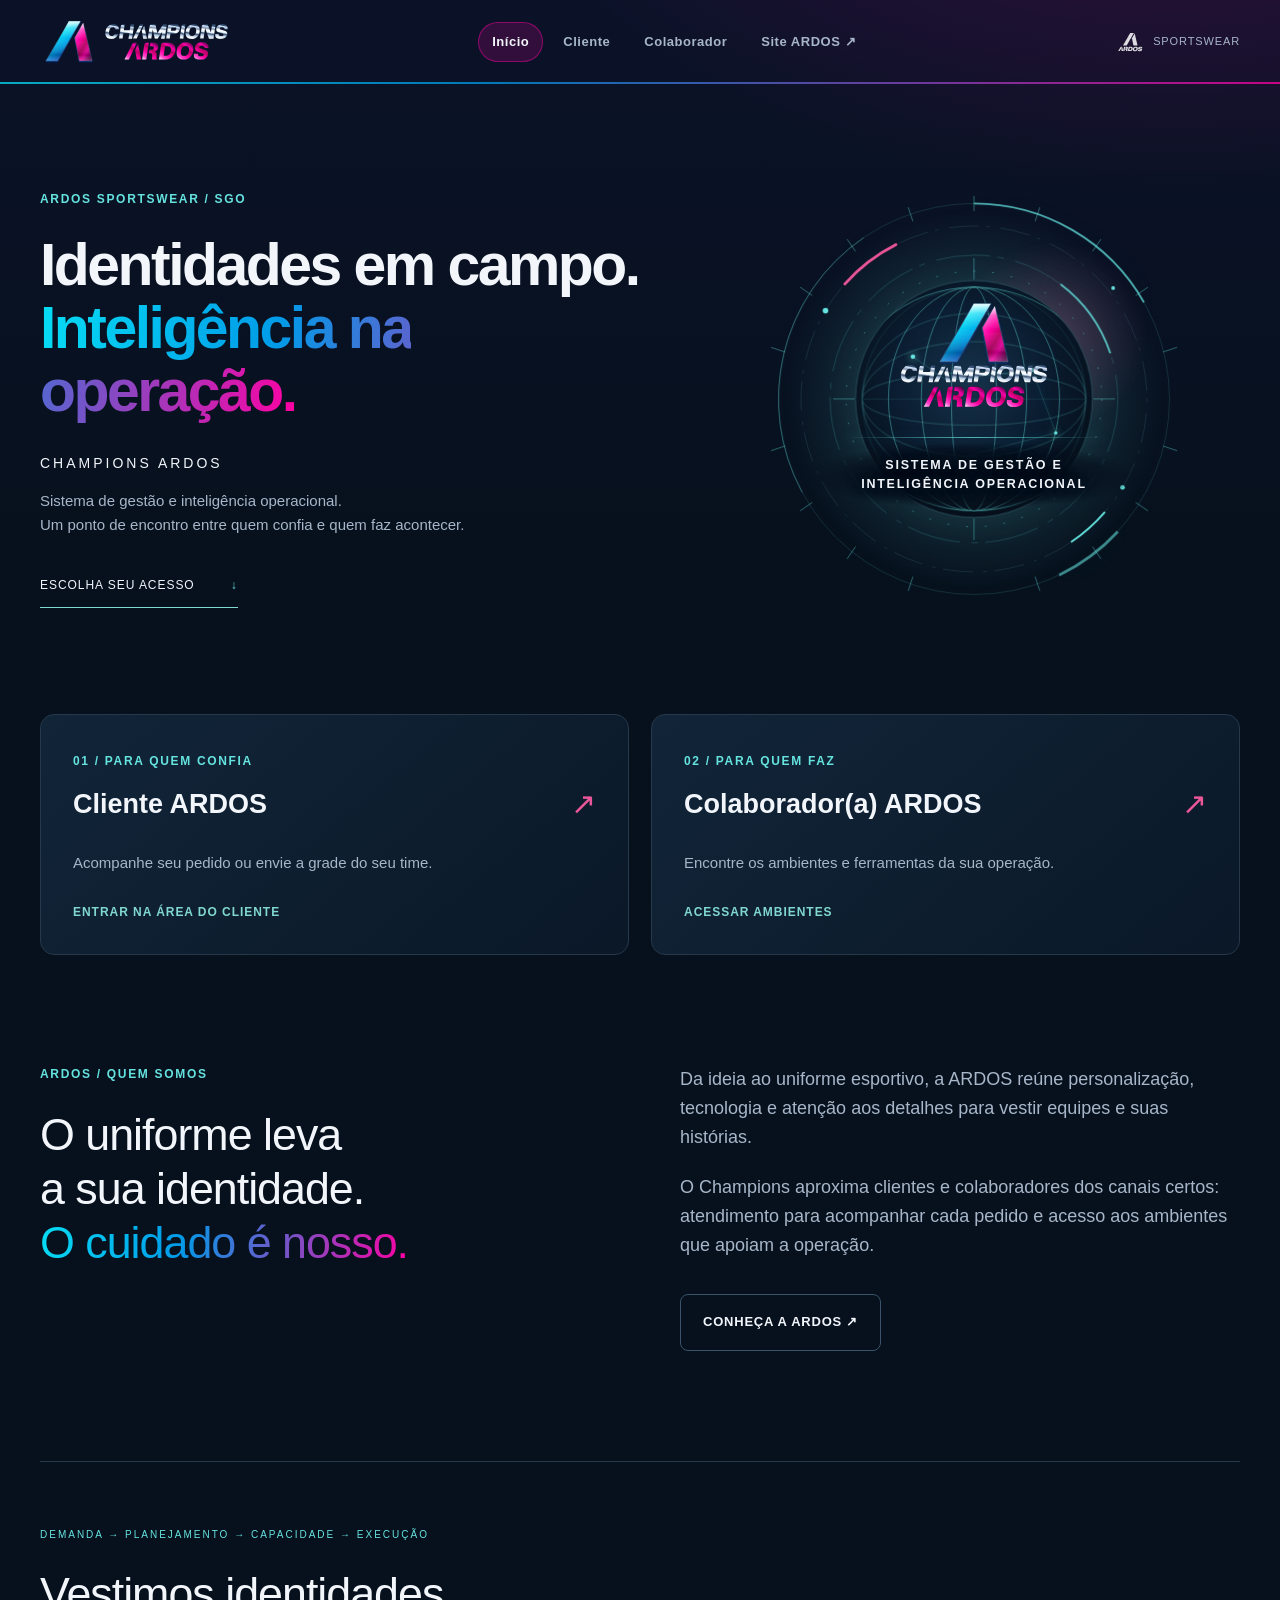
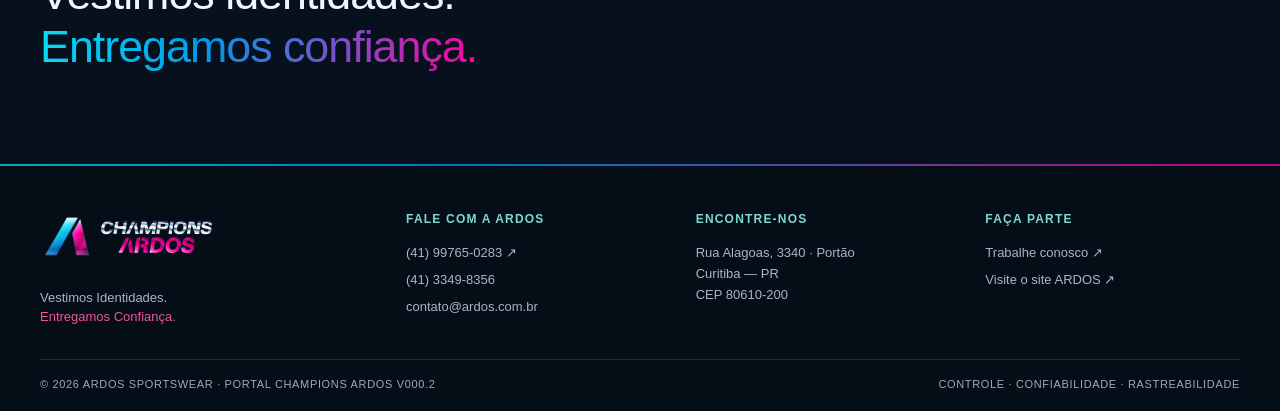
==== commit 5adf576e: "VERSIONAMENTO GATE 02" ====
--- a/index.html
+++ b/index.html
@@ -20,7 +20,7 @@
     ========================================= -->
 
     <title>
-        Champions ARDOS | Gestão e Inteligência Operacional
+        Portal Champions ARDOS | Gestão e Inteligência Operacional
     </title>
 
     <meta
@@ -99,12 +99,12 @@
 
     <meta
         property="og:image"
-        content="https://victormordekai.github.io/Champions_ARDOS/assets/img/Emblema_Neon_Champions_Ardos.png"
+        content="https://victormordekai.github.io/Champions_ARDOS/assets/img/champions_ardos_og.png"
     >
 
     <meta
         property="og:image:alt"
-        content="Emblema Neon Champions ARDOS"
+        content="Logo Champions ARDOS"
     >
 
     <meta
@@ -148,12 +148,12 @@
 
     <meta
         name="twitter:image"
-        content="https://victormordekai.github.io/Champions_ARDOS/assets/img/Emblema_Neon_Champions_Ardos.png"
+        content="https://victormordekai.github.io/Champions_ARDOS/assets/img/champions_ardos_og.png"
     >
 
     <meta
         name="twitter:image:alt"
-        content="Emblema Neon Champions ARDOS"
+        content="Logo Champions ARDOS"
     >
 
     <!-- ========================================
@@ -165,6 +165,9 @@
         href="assets/img/favicon.ico"
         type="image/x-icon"
     >
+    <link rel="icon" href="assets/img/favicon.svg" type="image/svg+xml">
+    <link rel="apple-touch-icon" href="assets/img/favicon_180.png">
+    <link rel="manifest" href="site.webmanifest">
 
     <!-- ========================================
          INDEXAÇÃO
@@ -218,35 +221,28 @@
 
     <!-- Cabeçalho e navegação principal -->
     <header class="header">
+
         <a
             class="brand"
             href="index.html"
-            aria-label="Champions ARDOS, início"
+            aria-label="Portal Champions ARDOS, início"
         >
-            ARDOS<span>CHAMPIONS</span>
+            <img class="brand-simbolo" src="assets/img/champions_ardos_simbolo.svg" alt="" width="160" height="160">
+            <img class="brand-nome" src="assets/img/champions_ardos_nome.svg" alt="Champions ARDOS" width="1583" height="515">
         </a>
 
         <nav aria-label="Navegação principal">
-            <a href="index.html" aria-current="page">
-                INÍCIO
-            </a>
-
-            <a href="cliente_ardos.html">
-                CLIENTE
-            </a>
-
-            <a href="dashboard.html">
-                COLABORADOR
-            </a>
-
-            <a href="https://www.ardos.com.br/">
-                SITE ARDOS ↗
-            </a>
+            <a href="index.html" aria-current="page">Início</a>
+            <a href="cliente_ardos.html">Cliente</a>
+            <a href="dashboard.html">Colaborador</a>
+            <a href="https://www.ardos.com.br/">Site ARDOS ↗</a>
         </nav>
 
-        <span class="header-note">
-            SPORTSWEAR / OPERAÇÕES
+        <span class="header-ardos">
+            <img src="assets/img/ardos_logo_vector_final.svg" alt="ARDOS">
+            SPORTSWEAR
         </span>
+
     </header>
 
     <main id="conteudo">
@@ -317,9 +313,9 @@
 
                         <g class="hud-ring" fill="none" stroke="#65e3df">
                             <circle cx="250" cy="250" r="208" stroke-opacity=".17"/>
-                            <path d="M250 42 A208 208 0 0 1 431 147" stroke-opacity=".72" stroke-width="2"/>
-                            <path d="M68 349 A208 208 0 0 1 133 79" stroke-opacity=".38"/>
-                            <path d="M403 391 A208 208 0 0 1 341 438" stroke-opacity=".55" stroke-width="3"/>
+                            <path d="M250.00 42.00 A208 208 0 0 1 430.78 147.13" stroke-opacity=".72" stroke-width="2"/>
+                            <path d="M67.28 349.39 A208 208 0 0 1 132.55 78.34" stroke-opacity=".38"/>
+                            <path d="M402.95 390.96 A208 208 0 0 1 340.62 437.22" stroke-opacity=".55" stroke-width="3"/>
                             <g class="hud-micro" stroke-opacity=".45">
                                 <path d="M250 34v16M320 46l-5 15M385 80l-9 13M435 131l-13 9M466 195l-15 5M466 305l-15-5M435 369l-13-9M385 420l-9-13M320 454l-5-15M180 454l5-15M115 420l9-13M65 369l13-9M34 305l15-5M34 195l15 5M65 131l13 9M115 80l9 13M180 46l5 15"/>
                             </g>
@@ -327,8 +323,8 @@
 
                         <g class="hud-ring-reverse" fill="none">
                             <circle cx="250" cy="250" r="184" stroke="#315560" stroke-opacity=".46" stroke-dasharray="4 11 32 8"/>
-                            <path d="M113 128A184 184 0 0 1 166 84" stroke="#ec5799" stroke-width="3" stroke-linecap="round"/>
-                            <path d="M389 370A184 184 0 0 1 353 402" stroke="#65e3df" stroke-width="2"/>
+                            <path d="M112.59 127.63 A184 184 0 0 1 166.92 85.82" stroke="#ec5799" stroke-width="3" stroke-linecap="round"/>
+                            <path d="M389.28 370.24 A184 184 0 0 1 353.22 402.32" stroke="#65e3df" stroke-width="2"/>
                             <g class="hud-micro" fill="#65e3df">
                                 <circle cx="92" cy="156" r="3"/><circle cx="408" cy="344" r="2.5"/><circle cx="398" cy="132" r="2"/>
                             </g>
@@ -336,7 +332,7 @@
 
                         <g class="hud-ring-inner" fill="none" stroke="#65e3df">
                             <circle cx="250" cy="250" r="153" stroke-opacity=".22" stroke-dasharray="58 8 7 12"/>
-                            <path d="M342 128A153 153 0 0 1 390 203" stroke-opacity=".8" stroke-width="2"/>
+                            <path d="M342.12 127.84 A153 153 0 0 1 395.04 201.31" stroke-opacity=".8" stroke-width="2"/>
                         </g>
 
                         <circle cx="250" cy="250" r="126" fill="url(#hudSphere)" stroke="#37606f" stroke-opacity=".7"/>
@@ -374,7 +370,7 @@
                 <div class="hud-brand-layer">
                     <img
                         class="hud-brand-image"
-                        src="assets/img/Logo_Name_Champions_Ardos.svg"
+                        src="assets/img/champions_ardos_logo.svg"
                         alt=""
                     >
                     <div class="hud-brand-fallback" aria-hidden="true">
@@ -500,13 +496,14 @@
 
             <!-- Identidade da marca -->
             <div>
-                <a class="brand" href="index.html">
-                    ARDOS<span>CHAMPIONS</span>
-                </a>
-
-                <p>
-                    Vestimos identidades.<br>
-                    Entregamos confiança.
+                <a class="brand" href="index.html" aria-label="Portal Champions ARDOS, início">
+                    <img class="brand-simbolo" src="assets/img/champions_ardos_simbolo.svg" alt="" width="160" height="160">
+                    <img class="brand-nome" src="assets/img/champions_ardos_nome.svg" alt="Champions ARDOS" width="1583" height="515">
+                </a>
+
+                <p class="footer-assinatura">
+                    Vestimos Identidades.<br>
+                    <span>Entregamos Confiança.</span>
                 </p>
             </div>
 
@@ -561,7 +558,7 @@
 
         <!-- Informações finais do rodapé -->
         <div class="footer-bottom">
-            <span>© 2026 ARDOS SPORTSWEAR</span>
+            <span>© 2026 ARDOS SPORTSWEAR · PORTAL CHAMPIONS ARDOS V000.2</span>
 
             <span>
                 CONTROLE · CONFIABILIDADE · RASTREABILIDADE
--- a/assets/css/styles.css
+++ b/assets/css/styles.css
@@ -1,18 +1,82 @@
 @charset "UTF-8";
 
-/* =========================================================
-   01. VARIÁVEIS GLOBAIS
+/* PORTAL CHAMPIONS ARDOS — versão online V000.2
+   Folha única. Só estética: nenhum link, formulário ou destino é definido aqui. */
+
+
+/* =========================================================
+   01. PALETA E TOKENS — PORTAL CHAMPIONS ARDOS
+   Fonte única de cor para todo o site. Nenhuma outra folha
+   deve declarar cor de marca fora daqui.
+
+   SITUAÇÃO DA PALETA (11/11/2026)
+   Não há manual de marca nem paleta oficial ARDOS registrada
+   nas fontes do projeto. Cada valor abaixo declara a origem:
+     [ARQUIVO]   lido de um ativo oficial (valor exato)
+     [V002]      token já documentado no portal V002
+     [DERIVADO]  criado para a interface; NÃO é cor de marca
+   As cores do logo Champions são as escritas no SVG mestre; o
+   próprio pacote do logo as declara não validadas contra manual
+   cromático. Promover qualquer valor a "oficial" é decisão da Direção.
    ========================================================= */
 
 :root {
-    --bg: #07111e;
-    --panel: #0d1c2d;
-    --line: #26384a;
-    --ink: #f2f6fb;
-    --muted: #a7b6c8;
-    --cyan: #65e3df;
-    --pink: #ec5799;
-    --radius: 12px;
+    /* ---- 1. MARCA ARDOS ------------------------------------ */
+    --ardos-navy: #0d152b;          /* [ARQUIVO] fill único de ardos_logo_vector_final.svg */
+
+    /* ---- 2. MARCA CHAMPIONS (champions_ardos_logo.svg, mestre de 17/11/2026) */
+    --logo-magenta: #ff00a2;        /* [ARQUIVO] degradê "magenta" do SVG mestre */
+    --logo-magenta-deep: #ba0064;   /* [ARQUIVO] idem, tom escuro */
+    --logo-cyan: #07ddf4;           /* [ARQUIVO] degradê "cyan" do SVG mestre */
+    --logo-azure: #009be8;          /* [ARQUIVO] idem, meio */
+    --logo-blue: #0443bf;           /* [ARQUIVO] idem, base */
+    --logo-silver: #d8eaff;         /* [ARQUIVO] degradê "silver" (cromo de CHAMPIONS) */
+    --logo-steel: #8095b1;          /* [ARQUIVO] idem, sombra */
+
+    /* ---- 3. SUPERFÍCIES E TEXTO --------------------------- */
+    --bg: #07111e;                  /* [V002] fundo */
+    --bg-deep: #050d17;             /* [V002] rodapé */
+    --panel: #0d1c2d;               /* [V002] painel */
+    --panel-2: #10243a;             /* [V002] painel elevado (ft_tokens) */
+    --line: #26384a;                /* [V002] linha */
+    --line-strong: #3a5368;         /* [DERIVADO] linha de campo/ênfase */
+    --ink: #f2f6fb;                 /* [V002] texto principal */
+    --muted: #a7b6c8;               /* [V002] texto secundário */
+
+    /* ---- 4. ACENTOS DE INTERFACE -------------------------- */
+    --cyan: #65e3df;                /* [V002] estrutura, fluxo, links */
+    --pink: #ec5799;                /* [V002] magenta suave p/ texto em fundo escuro */
+    --tiffany: #81d8d0;             /* [DERIVADO] destino do hover; referência genérica de "tiffany" */
+    --magenta-acao: #d90b7e;        /* [DERIVADO] magenta do logo escurecido: texto branco com contraste >= 4,5:1 */
+
+    /* ---- 5. PAPÉIS (usar estes nos componentes) ----------- */
+    --acao: var(--magenta-acao);            /* botão principal, passo ativo */
+    --acao-texto: #ffffff;
+    --acao-hover: var(--tiffany);           /* preenchimento que entra no hover */
+    --acao-hover-texto: var(--ardos-navy);
+    --estrutura: var(--cyan);               /* rótulos, links, ícones, foco */
+    --alerta: #ffb4c5;                      /* [V002] mensagens de erro da grade */
+
+    --grad-marca: linear-gradient(100deg, var(--logo-cyan), var(--logo-azure) 38%, var(--logo-magenta) 100%);
+    --grad-acao: linear-gradient(100deg, var(--magenta-acao), var(--logo-magenta-deep));
+    --fundo-pagina:
+        radial-gradient(1100px 640px at 92% -10%, rgba(255, 0, 162, .18), transparent 62%),
+        radial-gradient(900px 620px at -12% 108%, rgba(101, 227, 223, .10), transparent 60%),
+        linear-gradient(180deg, #0b1228 0%, var(--bg) 58%);
+
+    /* ---- 6. FORMA, TIPO E MOVIMENTO ----------------------- */
+    --radius: 14px;
+    --radius-sm: 8px;
+    --font-ui: "Segoe UI", Roboto, "Helvetica Neue", Arial, sans-serif;  /* fontes do sistema: funciona offline */
+    --t-rapido: .18s;
+    --t-suave: .42s;
+    --curva: cubic-bezier(.22, .8, .2, 1);
+    --sombra: 0 18px 40px rgba(0, 0, 0, .35);
+
+    /* ---- 7. PENDENTE --------------------------------------
+       Cores departamentais (Comercial azul, Design magenta,
+       Produção/Logística verde-amarelo-tiffany, Diretoria bordô)
+       existem apenas como nomes. Sem HEX aprovado, não há token. */
 }
 
 
@@ -30,9 +94,10 @@
 
 body {
     margin: 0;
-    background: var(--bg);
+    min-height: 100vh;
+    background: var(--fundo-pagina) fixed, var(--bg);
     color: var(--ink);
-    font-family: Arial, Helvetica, sans-serif;
+    font-family: var(--font-ui);
     line-height: 1.6;
 }
 
@@ -42,7 +107,8 @@
 }
 
 button,
-input {
+input,
+select {
     font: inherit;
 }
 
@@ -54,83 +120,19 @@
 
 a:focus-visible,
 button:focus-visible,
-input:focus-visible {
-    outline: 3px solid var(--cyan);
-    outline-offset: 5px;
+input:focus-visible,
+select:focus-visible,
+summary:focus-visible {
+    outline: 3px solid var(--tiffany);
+    outline-offset: 4px;
 }
 
 ::selection {
-    background: var(--cyan);
-    color: var(--bg);
-}
-
-
-/* =========================================================
-   03. ESTRUTURA E LAYOUT GLOBAL
-   ========================================================= */
-
-.shell {
-    width: min(1240px, calc(100% - 80px));
-    margin: auto;
-}
-
-
-/* =========================================================
-   04. CABEÇALHO E NAVEGAÇÃO
-   ========================================================= */
-
-.header {
-    min-height: 100px;
-    display: grid;
-    grid-template-columns: 1fr auto 1fr;
-    align-items: center;
-    padding: 20px 40px;
-    border-bottom: 1px solid var(--line);
-    gap: 22px;
-}
-
-.brand {
-    font-size: 25px;
-    font-weight: 900;
-    letter-spacing: 3px;
-    line-height: 1.1;
-    display: inline-flex;
-    flex-direction: column;
-    align-items: flex-start;
-}
-
-.brand span {
-    font-size: 9px;
-    letter-spacing: 3px;
-    margin-top: 7px;
-    color: var(--cyan);
-}
-
-nav {
-    display: flex;
-    gap: 30px;
-    font-size: 11px;
-    font-weight: 700;
-    letter-spacing: 1.5px;
-}
-
-nav a {
-    padding: 12px 0;
-    border-bottom: 2px solid transparent;
-}
-
-nav a:hover,
-nav a[aria-current] {
-    color: var(--cyan);
-    border-color: var(--cyan);
-}
-
-.header-note {
-    justify-self: end;
-    font-size: 9px;
-    letter-spacing: 1.2px;
-    color: var(--muted);
-}
+    background: var(--logo-magenta);
+    color: #fff;
+}
+
+
 
 
 /* =========================================================
@@ -141,8 +143,8 @@
     position: absolute;
     top: -90px;
     left: 20px;
-    background: var(--cyan);
-    color: var(--bg);
+    background: var(--tiffany);
+    color: var(--ardos-navy);
     padding: 12px;
     z-index: 10;
 }
@@ -151,6 +153,155 @@
     top: 10px;
 }
 
+/* Texto só para leitor de tela (usado pela Grade Web). */
+.sr-only {
+    position: absolute;
+    width: 1px;
+    height: 1px;
+    margin: -1px;
+    padding: 0;
+    overflow: hidden;
+    clip: rect(0 0 0 0);
+    white-space: nowrap;
+    border: 0;
+}
+
+
+/* =========================================================
+   03. ESTRUTURA E LAYOUT GLOBAL
+   ========================================================= */
+
+.shell {
+    width: min(1240px, calc(100% - 80px));
+    margin: auto;
+}
+
+
+/* =========================================================
+   04. CABEÇALHO E NAVEGAÇÃO — padrão único do Portal
+   O HTML vive em composer/header.html. Cada página escolhe
+   apenas o menu (?ctx=) e o item atual (&atual=).
+   ========================================================= */
+
+.header {
+    min-height: 84px;
+    display: grid;
+    grid-template-columns: auto 1fr auto;
+    align-items: center;
+    padding: 12px 40px;
+    gap: 28px;
+    position: relative;
+}
+
+/* Filete com as três cores do logo: assinatura do cabeçalho. */
+.header::after {
+    content: "";
+    position: absolute;
+    left: 0;
+    right: 0;
+    bottom: 0;
+    height: 2px;
+    background: var(--grad-marca);
+    opacity: .75;
+}
+
+.brand {
+    display: inline-flex;
+    align-items: center;
+    gap: 12px;
+    border-radius: var(--radius-sm);
+    transition: transform var(--t-rapido) var(--curva);
+}
+
+.brand:hover {
+    transform: translateY(-1px);
+}
+
+/* Os SVGs do logo trazem margem interna (sombra); as alturas já a consideram. */
+.brand {
+    gap: 4px;
+}
+
+.brand-simbolo {
+    height: 58px;
+    width: auto;
+    display: block;
+}
+
+.brand-nome {
+    height: 42px;
+    width: auto;
+    display: block;
+}
+
+.brand-contexto {
+    display: block;
+    padding-left: 14px;
+    margin-left: 2px;
+    border-left: 1px solid var(--line-strong);
+    font-size: 11px;
+    font-weight: 600;
+    letter-spacing: .08em;
+    line-height: 1.35;
+    color: var(--muted);
+    max-width: 190px;
+}
+
+.brand-contexto:empty {
+    display: none;
+}
+
+nav {
+    display: flex;
+    justify-content: center;
+    gap: 6px;
+    font-size: 13px;
+    font-weight: 600;
+    letter-spacing: .04em;
+}
+
+nav[hidden] {
+    display: none;
+}
+
+nav a {
+    position: relative;
+    padding: 10px 14px;
+    border-radius: 999px;
+    color: var(--muted);
+    white-space: nowrap;
+    transition: color var(--t-rapido), background var(--t-rapido);
+}
+
+nav a:hover {
+    color: var(--ink);
+    background: rgba(129, 216, 208, .10);
+}
+
+nav a[aria-current] {
+    color: var(--ink);
+    background: rgba(255, 0, 162, .16);
+    box-shadow: inset 0 0 0 1px rgba(255, 0, 162, .45);
+}
+
+.header-ardos {
+    justify-self: end;
+    display: inline-flex;
+    align-items: center;
+    gap: 10px;
+    font-size: 11px;
+    letter-spacing: .08em;
+    color: var(--muted);
+}
+
+.header-ardos img {
+    height: 26px;
+    width: auto;
+    /* Variação cromática para fundo escuro; geometria do SVG oficial intacta. */
+    filter: brightness(0) invert(1);
+    opacity: .85;
+}
+
 
 /* =========================================================
    06. TIPOGRAFIA E ELEMENTOS TEXTUAIS
@@ -158,8 +309,8 @@
 
 .eyebrow {
     color: var(--cyan);
-    font-size: 11px;
-    letter-spacing: 2px;
+    font-size: 12px;
+    letter-spacing: .14em;
     font-weight: 700;
     margin: 0 0 24px;
 }
@@ -172,9 +323,14 @@
     margin: 0 0 26px;
 }
 
+/* Segunda linha dos títulos: degradê do logo em vez de cinza. */
 h1 span,
 h2 span {
-    color: var(--muted);
+    color: var(--pink);
+    background: var(--grad-marca);
+    -webkit-background-clip: text;
+    background-clip: text;
+    -webkit-text-fill-color: transparent;
 }
 
 .lead {
@@ -191,10 +347,10 @@
 .text-link {
     display: inline-flex;
     gap: 36px;
-    font-size: 11px;
-    letter-spacing: 1.5px;
+    font-size: 12px;
+    letter-spacing: .08em;
     margin-top: 24px;
-    border-bottom: 1px solid var(--cyan);
+    border-bottom: 1px solid var(--tiffany);
     padding-bottom: 12px;
 }
 
@@ -216,13 +372,11 @@
     padding-block: 65px;
 }
 
-.hero > .champions-core-hud {
-    justify-self: end;
-}
-
 
 /* =========================================================
    08. CARTÕES DE ACESSO E MÓDULOS
+   Interação padrão: um véu magenta → tiffany sobe da base
+   do cartão e a borda assume o tiffany.
    ========================================================= */
 
 .access {
@@ -233,15 +387,36 @@
 }
 
 .access-card,
+.module-card,
+.service-card {
+    position: relative;
+    isolation: isolate;
+    overflow: hidden;
+    border: 1px solid var(--line);
+    border-radius: var(--radius);
+    background: linear-gradient(140deg, rgba(19, 39, 59, .92), rgba(11, 25, 41, .92));
+    transition:
+        transform var(--t-suave) var(--curva),
+        box-shadow var(--t-suave) var(--curva),
+        border-color var(--t-suave) var(--curva);
+}
+
+.access-card,
 .module-card {
     display: block;
-    border: 1px solid var(--line);
-    border-radius: var(--radius);
-    background: linear-gradient(130deg, #112439, #0c1928);
-    transition:
-        transform .22s,
-        box-shadow .22s,
-        border-color .22s;
+}
+
+.access-card::before,
+.module-card::before,
+.service-card::before {
+    content: "";
+    position: absolute;
+    inset: 0;
+    z-index: -1;
+    background: linear-gradient(0deg, rgba(129, 216, 208, .20), rgba(255, 0, 162, .14) 70%, transparent);
+    transform: scaleY(0);
+    transform-origin: center bottom;
+    transition: transform var(--t-suave) var(--curva);
 }
 
 .access-card {
@@ -250,11 +425,22 @@
 
 .access-card:hover,
 .module-card:hover,
+.service-card:hover,
+.service-card:focus-within,
 .access-card:focus-visible,
 .module-card:focus-visible {
-    transform: translateY(-4px) scale(1.01);
-    border-color: #57888c;
-    box-shadow: 0 20px 35px #0005;
+    transform: translateY(-4px);
+    border-color: var(--tiffany);
+    box-shadow: var(--sombra);
+}
+
+.access-card:hover::before,
+.module-card:hover::before,
+.service-card:hover::before,
+.service-card:focus-within::before,
+.access-card:focus-visible::before,
+.module-card:focus-visible::before {
+    transform: scaleY(1);
 }
 
 .access-card:active,
@@ -271,26 +457,33 @@
 
 .access-card h2 {
     font-size: 27px;
-    font-weight: 500;
+    font-weight: 600;
     margin: 10px 0;
 }
 
 .access-card p,
 .module-card p {
     color: var(--muted);
-    font-size: 14px;
+    font-size: 15px;
 }
 
 .arrow {
     font-size: 30px;
-    color: var(--cyan);
+    color: var(--pink);
+    transition: transform var(--t-suave) var(--curva), color var(--t-suave);
+}
+
+.access-card:hover .arrow {
+    transform: translateX(6px);
+    color: var(--tiffany);
 }
 
 .card-action {
     display: block;
-    font-size: 10px;
-    letter-spacing: 1.5px;
-    color: var(--cyan);
+    font-size: 12px;
+    font-weight: 700;
+    letter-spacing: .08em;
+    color: var(--tiffany);
     margin-top: 28px;
 }
 
@@ -315,49 +508,102 @@
     margin: 0;
 }
 
-.about-text > p {
+.about-text p {
     color: var(--muted);
     font-size: 18px;
     margin: 0 0 22px;
 }
 
 
+
+
+/* =========================================================
+   11. PRINCÍPIO OPERACIONAL
+   ========================================================= */
+
+.principle {
+    border-top: 1px solid var(--line);
+    padding-block: 55px 90px;
+}
+
+.principle p {
+    font-size: 10px;
+    letter-spacing: 2px;
+    color: var(--cyan);
+}
+
+.principle h2 {
+    margin-top: 24px;
+}
+
+
 /* =========================================================
    10. BOTÕES
+   Interação padrão: o fundo magenta é coberto por um
+   preenchimento tiffany que entra da esquerda para a direita.
    ========================================================= */
 
 .button {
+    position: relative;
+    isolation: isolate;
+    overflow: hidden;
     display: flex;
     align-items: center;
     justify-content: space-between;
     gap: 18px;
-    padding: 18px 22px;
-    background: var(--cyan);
-    border: 1px solid var(--cyan);
-    border-radius: 6px;
-    color: #06202a;
-    font-size: 11px;
-    font-weight: 800;
-    letter-spacing: 1px;
+    padding: 17px 22px;
+    background: var(--grad-acao);
+    border: 1px solid transparent;
+    border-radius: var(--radius-sm);
+    color: var(--acao-texto);
+    font-size: 13px;
+    font-weight: 700;
+    letter-spacing: .06em;
     cursor: pointer;
     transition:
-        background .2s,
-        transform .2s;
-}
-
-.button:hover {
-    background: #a1f6ef;
+        color var(--t-suave) var(--curva),
+        border-color var(--t-suave) var(--curva),
+        box-shadow var(--t-suave) var(--curva),
+        transform var(--t-rapido) var(--curva);
+}
+
+.button::before {
+    content: "";
+    position: absolute;
+    inset: 0;
+    z-index: -1;
+    background: var(--acao-hover);
+    transform: scaleX(0);
+    transform-origin: left center;
+    transition: transform var(--t-suave) var(--curva);
+}
+
+.button:hover,
+.button:focus-visible {
+    color: var(--acao-hover-texto);
+    box-shadow: 0 10px 26px rgba(129, 216, 208, .22);
     transform: translateY(-2px);
+}
+
+.button:hover::before,
+.button:focus-visible::before {
+    transform: scaleX(1);
+}
+
+.button:active {
+    transform: translateY(0);
 }
 
 .button.secondary {
     background: transparent;
-    color: var(--cyan);
-    border-color: #476975;
-}
-
-.button.secondary:hover {
-    background: #163140;
+    color: var(--ink);
+    border-color: var(--line-strong);
+}
+
+.button.secondary:hover,
+.button.secondary:focus-visible {
+    color: var(--acao-hover-texto);
+    border-color: var(--acao-hover);
 }
 
 .about .button {
@@ -367,75 +613,85 @@
 
 
 /* =========================================================
-   11. PRINCÍPIO OPERACIONAL
-   ========================================================= */
-
-.principle {
-    border-top: 1px solid var(--line);
-    padding-block: 55px 90px;
-}
-
-.principle p {
-    font-size: 10px;
-    letter-spacing: 2px;
-    color: var(--cyan);
-}
-
-.principle h2 {
-    margin-top: 24px;
-}
-
-
-/* =========================================================
    12. RODAPÉ
    ========================================================= */
 
 .footer {
-    border-top: 1px solid var(--line);
-    padding: 48px 40px 18px;
-    background: #050d17;
+    position: relative;
+    padding: 46px 40px 18px;
+    background: var(--bg-deep);
+}
+
+.footer::before {
+    content: "";
+    position: absolute;
+    inset: 0 0 auto 0;
+    height: 2px;
+    background: var(--grad-marca);
+    opacity: .75;
 }
 
 .footer-top {
     max-width: 1240px;
     margin: auto;
     display: grid;
-    grid-template-columns: 1.2fr 1fr 1fr 1fr;
+    grid-template-columns: 1.3fr 1fr 1fr 1fr;
     gap: 35px;
 }
 
+.footer .brand-simbolo {
+    height: 54px;
+}
+
+.footer .brand-nome {
+    height: 38px;
+}
+
+.footer-assinatura {
+    margin: 16px 0 0;
+    font-size: 14px;
+    line-height: 1.5;
+    color: var(--ink);
+}
+
+.footer-assinatura span {
+    color: var(--pink);
+}
+
 .footer h2 {
-    font-size: 10px;
-    letter-spacing: 1.6px;
-    margin: 0 0 16px;
-    color: var(--muted);
+    font-size: 12px;
+    letter-spacing: .1em;
+    margin: 0 0 14px;
+    color: var(--tiffany);
 }
 
 .footer p,
 .footer a:not(.brand) {
-    font-size: 12px;
+    font-size: 13px;
     color: var(--muted);
 }
 
 .footer a:not(.brand) {
     display: block;
     margin-bottom: 6px;
-}
-
-.footer a:hover {
-    color: var(--cyan);
+    transition: color var(--t-rapido), transform var(--t-rapido);
+}
+
+.footer a:not(.brand):hover {
+    color: var(--tiffany);
+    transform: translateX(3px);
 }
 
 .footer-bottom {
     max-width: 1240px;
-    margin: 35px auto 0;
+    margin: 32px auto 0;
     border-top: 1px solid #1b2b3b;
-    padding-top: 18px;
+    padding-top: 16px;
     display: flex;
     justify-content: space-between;
     gap: 15px;
-    font-size: 9px;
-    letter-spacing: 1px;
+    font-size: 11px;
+    letter-spacing: .06em;
     color: #9aabbe;
 }
 
@@ -466,9 +722,6 @@
 
 .service-card {
     padding: 34px;
-    background: linear-gradient(140deg, #13273b, #0b1929);
-    border: 1px solid var(--line);
-    border-radius: var(--radius);
 }
 
 .service-card h2 {
@@ -486,9 +739,10 @@
 }
 
 .icon-label {
-    font-size: 10px;
-    letter-spacing: 1.7px;
-    color: var(--cyan);
+    font-size: 12px;
+    font-weight: 700;
+    letter-spacing: .1em;
+    color: var(--tiffany);
 }
 
 .or {
@@ -500,14 +754,48 @@
 }
 
 
+
+
+/* =========================================================
+   15. GRADE E ELEMENTOS VISUAIS DO PRODUTO
+   ========================================================= */
+
+.grade {
+    position: relative;
+}
+
+.jersey {
+    position: absolute;
+    right: 25px;
+    top: 25px;
+    width: 75px;
+    opacity: .6;
+}
+
+.jersey svg {
+    fill: none;
+    stroke: var(--cyan);
+    stroke-width: 2;
+}
+
+.grade h2 {
+    margin-top: 60px;
+}
+
+.grade .button {
+    margin-top: 33px;
+}
+
+
 /* =========================================================
    14. FORMULÁRIOS E CAMPOS DE ENTRADA
    ========================================================= */
 
 label {
     display: block;
-    font-size: 10px;
-    letter-spacing: 1.4px;
+    font-size: 12px;
+    font-weight: 600;
+    letter-spacing: .06em;
     margin: 27px 0 10px;
 }
 
@@ -524,9 +812,16 @@
     padding: 15px;
     background: #081320;
     color: var(--ink);
-    border: 1px solid #405367;
-    border-radius: 6px;
+    border: 1px solid var(--line-strong);
+    border-radius: var(--radius-sm);
     margin-bottom: 15px;
+    transition: border-color var(--t-rapido), box-shadow var(--t-rapido);
+}
+
+input[type=text]:focus {
+    outline: none;
+    border-color: var(--tiffany);
+    box-shadow: 0 0 0 3px rgba(129, 216, 208, .22);
 }
 
 input::placeholder {
@@ -541,97 +836,8 @@
 .service-card small {
     display: block;
     color: var(--muted);
-    font-size: 11px;
+    font-size: 12px;
     margin-top: 17px;
-}
-
-
-/* =========================================================
-   15. GRADE E ELEMENTOS VISUAIS DO PRODUTO
-   ========================================================= */
-
-.grade {
-    position: relative;
-}
-
-.jersey {
-    position: absolute;
-    right: 25px;
-    top: 25px;
-    width: 75px;
-    opacity: .6;
-}
-
-.jersey svg {
-    fill: none;
-    stroke: var(--cyan);
-    stroke-width: 2;
-}
-
-.grade h2 {
-    margin-top: 60px;
-}
-
-.grade .button {
-    margin-top: 33px;
-}
-
-
-/* =========================================================
-   16. DASHBOARD DO COLABORADOR
-   ========================================================= */
-
-.dashboard {
-    padding-block: 65px 80px;
-}
-
-.dashboard-heading {
-    display: flex;
-    justify-content: space-between;
-    align-items: flex-end;
-    gap: 30px;
-    margin-bottom: 42px;
-}
-
-.dashboard-heading h1 {
-    font-size: clamp(38px, 4vw, 55px);
-    margin: 0;
-}
-
-.module-grid {
-    display: grid;
-    grid-template-columns: repeat(3, 1fr);
-    gap: 18px;
-}
-
-.module-card {
-    padding: 25px;
-    min-height: 208px;
-    display: flex;
-    flex-direction: column;
-}
-
-.module-top {
-    display: flex;
-    justify-content: space-between;
-    color: var(--cyan);
-    font-size: 9px;
-    letter-spacing: 1px;
-}
-
-.module-card h2 {
-    font-size: 23px;
-    line-height: 1.2;
-    font-weight: 500;
-    margin: 23px 0 4px;
-}
-
-.module-card p {
-    margin: 6px 0 20px;
-}
-
-.module-card .card-action {
-    margin-top: auto;
 }
 
 
@@ -682,7 +888,6 @@
 }
 
 
-
 /* =========================================================
    18.1 SGO-ARDOS — BLOCO INSTITUCIONAL COM HUD
    ========================================================= */
@@ -730,6 +935,7 @@
     justify-self: end;
 }
 
+
 /* =========================================================
    19. RESPONSIVIDADE — TABLETS E TELAS MÉDIAS
    ========================================================= */
@@ -737,15 +943,17 @@
 @media (max-width: 1000px) {
     .header {
         grid-template-columns: auto 1fr;
-    }
-
-    .header-note {
+        padding-inline: 24px;
+    }
+
+    .header-ardos,
+    .brand-contexto {
         display: none;
     }
 
     nav {
-        justify-content: center;
-        gap: 22px;
+        justify-content: flex-end;
+        gap: 2px;
     }
 
     .hero {
@@ -756,6 +964,10 @@
         font-size: 46px;
     }
 
+    .system-art {
+        transform: scale(.88);
+    }
+
     .module-grid {
         grid-template-columns: repeat(2, 1fr);
     }
@@ -767,20 +979,10 @@
     .access-card h2 {
         font-size: 24px;
     }
-
-    .sgo-about {
-        grid-template-columns: minmax(0, 1fr) minmax(320px, .9fr);
-        gap: 36px;
-    }
-
-    .sgo-text p {
-        font-size: 16px;
-    }
-
-    .sgo-hud > .champions-core-hud {
-        width: min(100%, 430px);
-    }
-}
+}
+
+
+
 
 /* =========================================================
    20. RESPONSIVIDADE — DISPOSITIVOS MÓVEIS
@@ -794,20 +996,36 @@
     .header {
         display: flex;
         flex-direction: column;
-        padding: 22px 18px 8px;
-        gap: 16px;
-    }
-
-    .brand {
-        font-size: 22px;
         align-items: center;
-    }
-
+        min-height: 0;
+        padding: 12px 12px 10px;
+        gap: 8px;
+    }
+
+    .brand-simbolo {
+        height: 50px;
+    }
+
+    .brand-nome {
+        height: 36px;
+    }
+
+    /* Menu em uma linha rolável: a altura do cabeçalho não varia com o nº de itens. */
     nav {
-        gap: 20px;
         width: 100%;
-        font-size: 9px;
-        letter-spacing: .4px;
+        justify-content: flex-start;
+        overflow-x: auto;
+        scrollbar-width: none;
+        font-size: 12px;
+        letter-spacing: 0;
+    }
+
+    nav::-webkit-scrollbar {
+        display: none;
+    }
+
+    nav a {
+        padding: 9px 12px;
     }
 
     .hero {
@@ -825,9 +1043,39 @@
         font-size: 14px;
     }
 
-    .hero > .champions-core-hud {
-        justify-self: center;
-        margin-top: 18px;
+    .system-art {
+        height: 310px;
+        transform: none;
+        margin-top: 15px;
+    }
+
+    .orbit {
+        width: 260px;
+        height: 260px;
+    }
+
+    .sat-one {
+        top: 38px;
+        left: 0;
+    }
+
+    .sat-two {
+        top: 65px;
+        right: 0;
+    }
+
+    .sat-three {
+        bottom: 46px;
+        left: 15%;
+    }
+
+    .core {
+        width: 200px;
+        height: 115px;
+    }
+
+    .art-caption {
+        bottom: 0;
     }
 
     .access {
@@ -845,7 +1093,7 @@
         gap: 28px;
     }
 
-    .about-text > p {
+    .about-text p {
         font-size: 16px;
     }
 
@@ -854,7 +1102,7 @@
     }
 
     .principle p {
-        font-size: 9px;
+        font-size: 11px;
         letter-spacing: .5px;
     }
 
@@ -872,7 +1120,7 @@
 
     .footer-bottom {
         flex-direction: column;
-        font-size: 8px;
+        font-size: 10px;
     }
 
     .client,
@@ -917,7 +1165,47 @@
     .module-card {
         min-height: 195px;
     }
-
+}
+
+
+
+
+/* =========================================================
+   21. ACESSIBILIDADE — MOVIMENTO REDUZIDO
+   ========================================================= */
+
+@media (prefers-reduced-motion: reduce) {
+    html {
+        scroll-behavior: auto;
+    }
+
+    *,
+    *::before,
+    *::after {
+        animation: none !important;
+        transition: none !important;
+    }
+}
+
+
+/* 18.1 — bloco SGO em telas médias e pequenas */
+
+@media (max-width: 1000px) {
+    .sgo-about {
+        grid-template-columns: minmax(0, 1fr) minmax(320px, .9fr);
+        gap: 36px;
+    }
+
+    .sgo-text p {
+        font-size: 16px;
+    }
+
+    .sgo-hud > .champions-core-hud {
+        width: min(100%, 430px);
+    }
+}
+
+@media (max-width: 700px) {
     .sgo-about {
         grid-template-columns: 1fr;
         gap: 34px;
@@ -941,35 +1229,3 @@
         font-size: 16px;
     }
 }
-
-/* =========================================================
-   21. ACESSIBILIDADE — MOVIMENTO REDUZIDO
-   ========================================================= */
-
-@media (prefers-reduced-motion: reduce) {
-
-    html {
-        scroll-behavior: auto;
-    }
-
-    /*
-     * Reduz apenas as animações gerais da interface.
-     *
-     * IMPORTANTE:
-     * O CHAMPIONS CORE HUD possui sua própria política
-     * de movimento e não deve ser controlado por uma
-     * regra universal do portal.
-     */
-
-    .hero-copy,
-    .page-title,
-    .access-card {
-        animation: none !important;
-    }
-
-    .access-card,
-    .module-card,
-    .button {
-        transition-duration: 0.01ms !important;
-    }
-}
--- a/assets/css/champions-core-hud.css
+++ b/assets/css/champions-core-hud.css
@@ -202,14 +202,33 @@
     animation: hudSweep var(--hud-sweep-speed) ease-in-out infinite 2.1s;
 }
 
+/* Descritor: legível sobre o globo.
+   1. corpo maior, peso médio e cor do texto principal;
+   2. duas linhas equilibradas, sem palavra órfã;
+   3. "zona calma": mancha escura esfumada atrás do texto, que apaga as
+      linhas do globo só ali, sem criar caixa nem borda. */
 .champions-core-hud .hud-descriptor {
+    position: relative;
     margin: 0;
-    max-width: 330px;
-    font-size: clamp(7px, 1.25vw, 10px);
-    line-height: 1.45;
-    letter-spacing: .17em;
-    color: var(--hud-muted);
+    max-width: 25em;
+    padding: .55em 1.4em .7em;
+    font-size: clamp(10px, 1.35vw, 12.5px);
+    font-weight: 600;
+    line-height: 1.5;
+    letter-spacing: .14em;
+    color: var(--hud-ink);
     text-transform: uppercase;
+    text-wrap: balance;
+    text-shadow: 0 0 6px var(--hud-core), 0 0 14px var(--hud-core);
+}
+
+.champions-core-hud .hud-descriptor::before {
+    content: '';
+    position: absolute;
+    inset: -6px -10px;
+    z-index: -1;
+    border-radius: 999px;
+    background: radial-gradient(closest-side, rgb(7 17 30 / .94) 55%, rgb(7 17 30 / .7) 78%, transparent);
 }
 
 /* =========================
@@ -387,9 +406,10 @@
         max-height: 112px;
     }
 
-    .hud-descriptor {
-        max-width: 260px;
-        letter-spacing: .12em;
+    .champions-core-hud .hud-descriptor {
+        max-width: 100%;
+        padding-inline: .6em;
+        letter-spacing: .08em;
     }
 }
 
